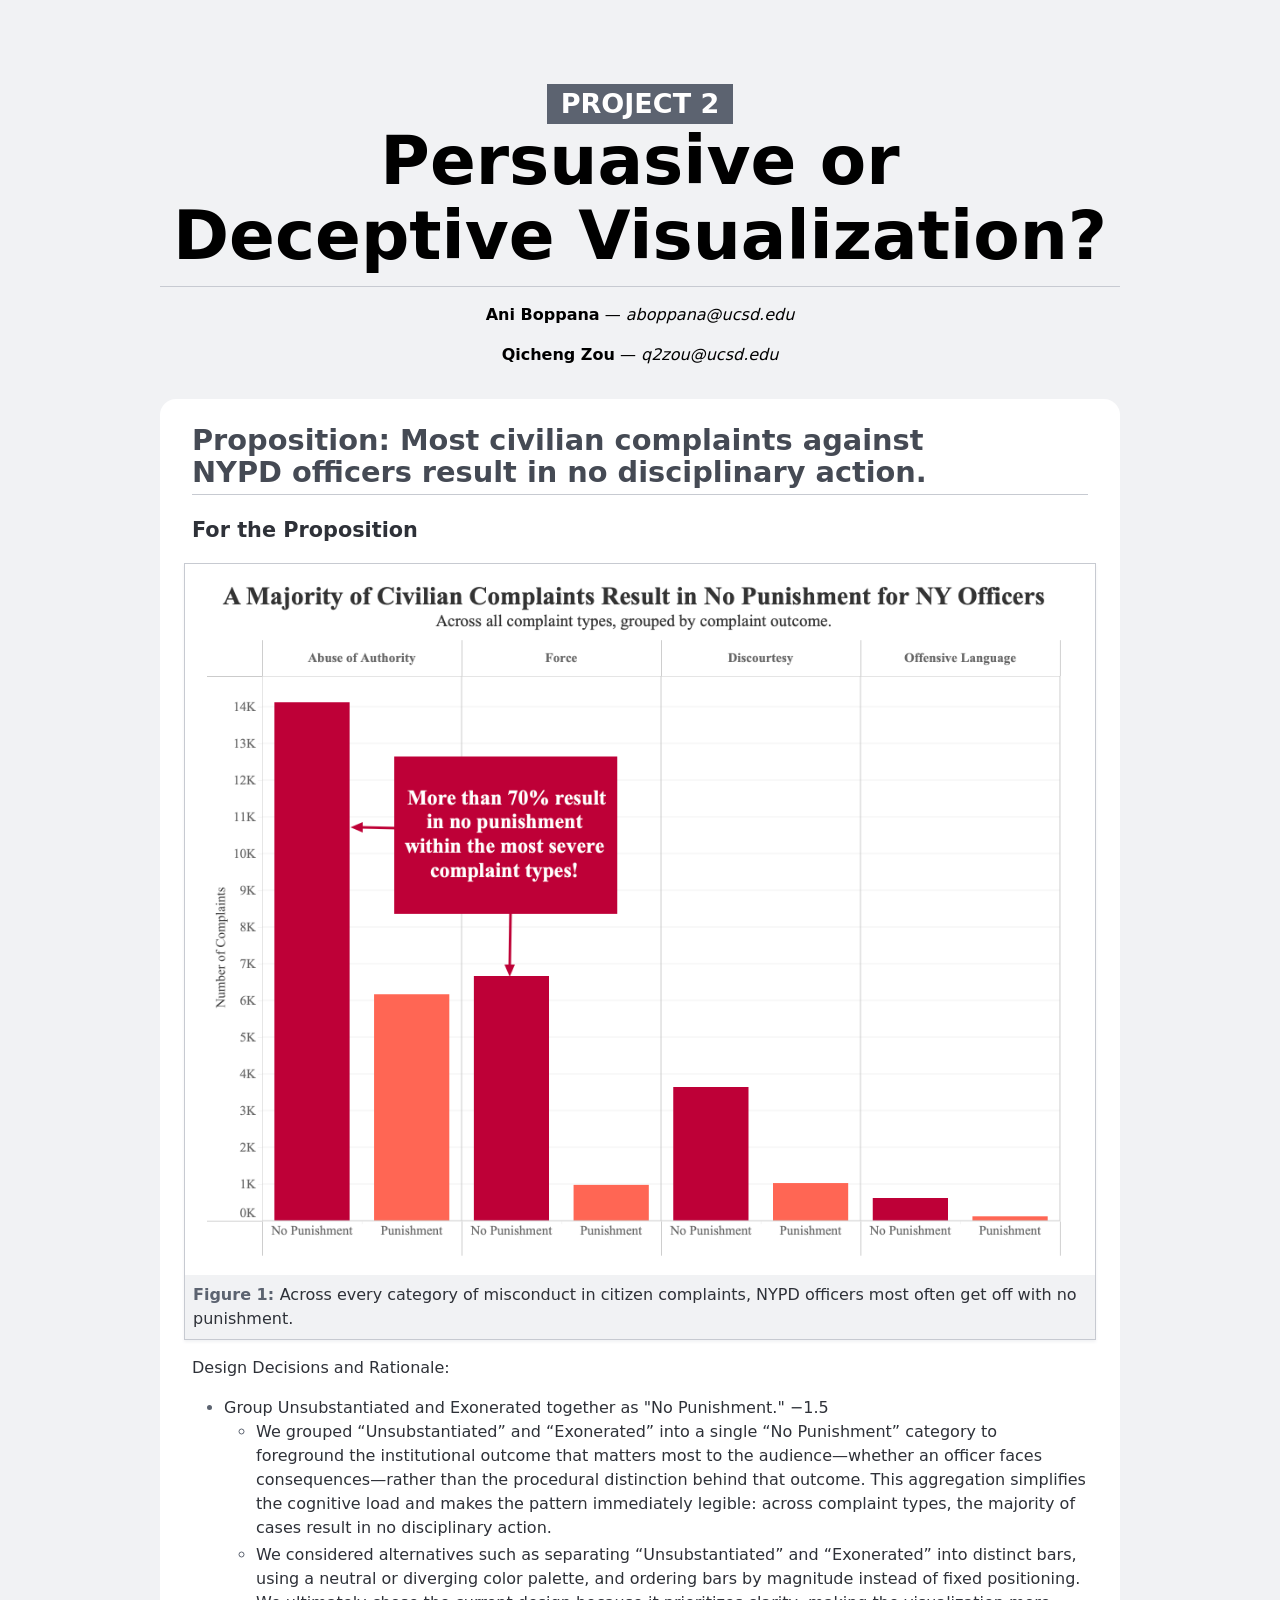
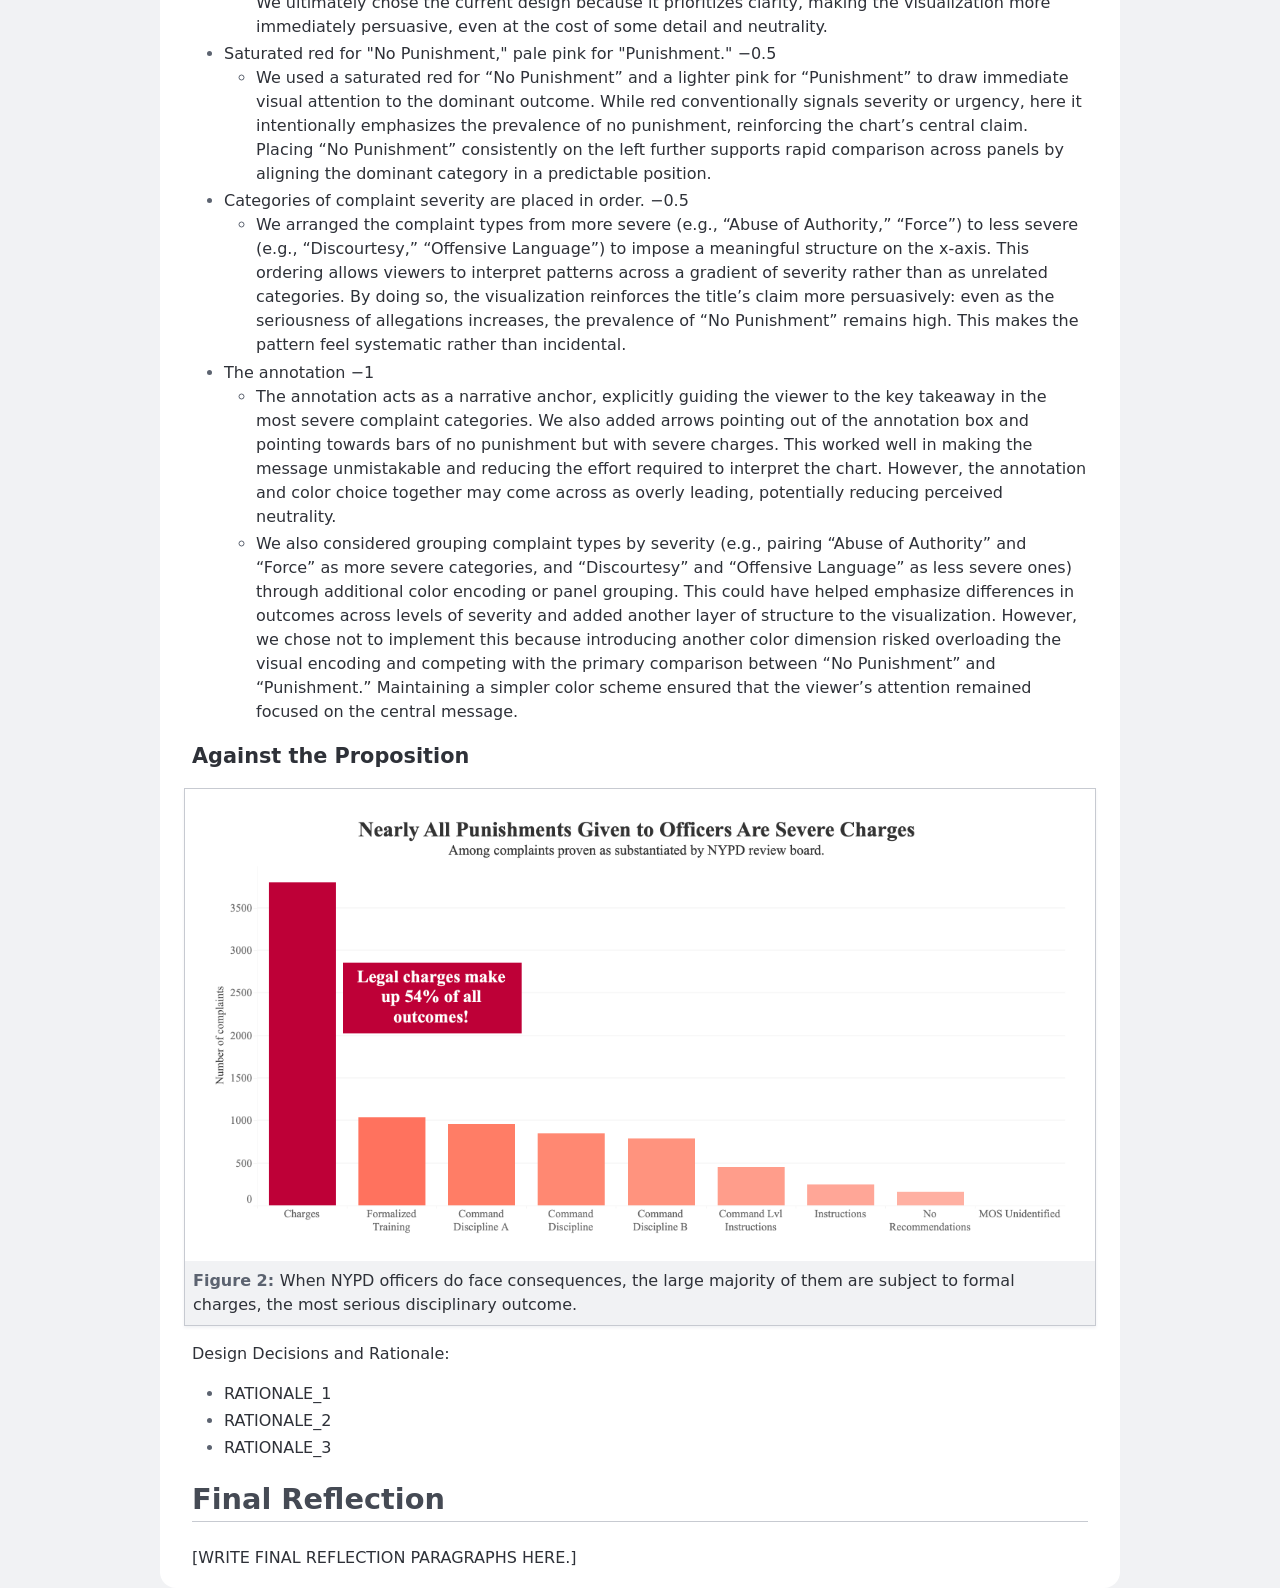
==== index.html @ 43a0c270 "Update index.html: modify styles and remove link Removed the stylesheet link and added styles for fi" ====
<!doctype html>
<html lang="en">
    <head>
        <title>Project 2 Report</title>
        <style>
            :root {
                --color-neutral-95: hsl(220 10% 95%);
                --color-neutral-90: hsl(220 10% 90%);
                --color-neutral-80: hsl(220 10% 80%);
                --color-neutral-70: hsl(220 10% 70%);
                --color-neutral-60: hsl(220 10% 60%);
                --color-neutral-50: hsl(220 10% 50%);
                --color-neutral-40: hsl(220 10% 40%);
                --color-neutral-30: hsl(220 10% 30%);
                --color-neutral-20: hsl(220 10% 20%);
                --color-neutral-10: hsl(220 10% 10%);
            }

            html {
                font: 100%/1.5 system-ui;
                counter-reset: figure;
                background: var(--color-neutral-95);
            }
            body {
                max-width: min(75vw, 80em);
                margin: 0 auto;
            }

            /* Headings */

            h1,
            h2,
            h3,
            h4,
            h5,
            h6 {
                line-height: 1.1;
                font-weight: 600;
                text-wrap: balance;
            }

            h1,
            h2 {
                border-bottom: 1px solid var(--color-neutral-80);
                padding-bottom: 0.2em;
                overflow-wrap: break-word;
                word-break: break-word;
            }

            h1 {
                margin-block: 1em 0.5rem;
                font-size: clamp(2.5em, 150% + 2vh + 2vw, 10vmin);
                font-weight: 800;

                small {
                    display: block;
                    width: fit-content;
                    padding: 0.2em 0.5em;
                    margin-inline: auto;
                    color: white;
                    background: var(--color-neutral-40);
                    font-size: 40%;
                    text-transform: uppercase;
                    white-space: nowrap;
                }
            }

            h2 {
                font-size: 180%;
                color: var(--color-neutral-30);
            }

            h3 {
                font-size: 130%;
            }

            /* Lists */

            ul,
            ol {
                padding-inline-start: 2em;
            }

            li {
                &::marker {
                    color: var(--color-neutral-40);
                }

                + li {
                    margin-top: 0.2em;
                }
            }

            /* Sectioning elements */

            header {
                padding-block: 1em;
                text-align: center;
            }

            main {
                background: white;
                color: var(--color-neutral-20);
                border-radius: 1rem;
                padding: 0.1rem 2rem;
            }

            /* Figures */
            figure img {
            max-width: 100%;
            height: auto;
            display: block;
            margin: 0 auto;
            }
            
            figure {
                margin: 1em 0;
                padding: 0.5rem;
                margin-inline: -0.5em;
                border: 1px solid var(--color-neutral-80);
                box-shadow: 0 0.1em 0.2em var(--color-neutral-95);
                text-align: center;
                background: white;

                > figcaption {
                    font: 500 75% var(--font-sans);
                    background: var(--color-neutral-95);
                    padding: 0.5rem;
                    margin: -0.5rem;
                    margin-top: 0.5rem;
                    counter-increment: figure;
                    text-align: left;

                    &::before {
                        content: "Figure " counter(figure) ": ";
                        font-weight: bold;
                        color: var(--color-neutral-40);
                    }

                    a:not(:hover, :focus, :active) {
                        color: inherit;
                        text-decoration: underline;
                        text-decoration-color: color-mix(
                            in lab,
                            currentColor,
                            transparent 70%
                        );
                    }
                }
            }
        </style>
    </head>

    <body>
        <header>
            <h1>
                <small>Project 2</small>
                Persuasive or Deceptive Visualization?
            </h1>

            <p><strong>Ani Boppana</strong> — <em>aboppana@ucsd.edu</em></p>
            <p><strong>Qicheng Zou</strong> — <em>q2zou@ucsd.edu</em></p>
        </header>

        <main>
            <h2>Proposition: Most civilian complaints against NYPD officers result in no disciplinary action.</h2>

            <section>
                <h3>For the Proposition</h3>

                <figure>
                    <img src="project2_pro.png" alt="Bar graph of number of complaints, grouped by category of misconduct across both outcomes (punishment and no punishment)." />
                    <figcaption>Across every category of misconduct in citizen complaints, NYPD officers most often get off with no punishment.</figcaption>
                </figure>

                <p>Design Decisions and Rationale:</p>

                <ul>
                    <li>
                        Group Unsubstantiated and Exonerated together as "No Punishment." −1.5
                        <ul>
                            <li>
                                We grouped “Unsubstantiated” and “Exonerated” into a single “No Punishment” category to foreground the institutional outcome that matters most to the audience—whether an officer faces consequences—rather than the procedural distinction behind that outcome. This aggregation simplifies the cognitive load and makes the pattern immediately legible: across complaint types, the majority of cases result in no disciplinary action.
                            </li>
                            <li>
                                We considered alternatives such as separating “Unsubstantiated” and “Exonerated” into distinct bars, using a neutral or diverging color palette, and ordering bars by magnitude instead of fixed positioning. We ultimately chose the current design because it prioritizes clarity, making the visualization more immediately persuasive, even at the cost of some detail and neutrality.
                            </li>
                        </ul>
                    </li>

                    <li>
                        Saturated red for "No Punishment," pale pink for "Punishment." −0.5
                        <ul>
                            <li>
                                We used a saturated red for “No Punishment” and a lighter pink for “Punishment” to draw immediate visual attention to the dominant outcome. While red conventionally signals severity or urgency, here it intentionally emphasizes the prevalence of no punishment, reinforcing the chart’s central claim. Placing “No Punishment” consistently on the left further supports rapid comparison across panels by aligning the dominant category in a predictable position.
                            </li>
                        </ul>
                    </li>

                    <li>
                        Categories of complaint severity are placed in order. −0.5
                        <ul>
                            <li>
                                We arranged the complaint types from more severe (e.g., “Abuse of Authority,” “Force”) to less severe (e.g., “Discourtesy,” “Offensive Language”) to impose a meaningful structure on the x-axis. This ordering allows viewers to interpret patterns across a gradient of severity rather than as unrelated categories. By doing so, the visualization reinforces the title’s claim more persuasively: even as the seriousness of allegations increases, the prevalence of “No Punishment” remains high. This makes the pattern feel systematic rather than incidental.
                            </li>
                        </ul>
                    </li>

                    <li>
                        The annotation −1
                        <ul>
                            <li>
                                The annotation acts as a narrative anchor, explicitly guiding the viewer to the key takeaway in the most severe complaint categories. We also added arrows pointing out of the annotation box and pointing towards bars of no punishment but with severe charges. This worked well in making the message unmistakable and reducing the effort required to interpret the chart. However, the annotation and color choice together may come across as overly leading, potentially reducing perceived neutrality.
                            </li>
                            <li>
                                We also considered grouping complaint types by severity (e.g., pairing “Abuse of Authority” and “Force” as more severe categories, and “Discourtesy” and “Offensive Language” as less severe ones) through additional color encoding or panel grouping. This could have helped emphasize differences in outcomes across levels of severity and added another layer of structure to the visualization. However, we chose not to implement this because introducing another color dimension risked overloading the visual encoding and competing with the primary comparison between “No Punishment” and “Punishment.” Maintaining a simpler color scheme ensured that the viewer’s attention remained focused on the central message.
                            </li>
                        </ul>
                    </li>
                </ul>
            </section>

            <section>
                <h3>Against the Proposition</h3>

                <figure>
                    <img src="project2_con.png" alt="Bar graph of number of complaints by type of punishment." />
                    <figcaption>When NYPD officers do face consequences, the large majority of them are subject to formal charges, the most serious disciplinary outcome.</figcaption>
                </figure>

                <p>Design Decisions and Rationale:</p>

                <ul>
                    <li>RATIONALE_1</li>
                    <li>RATIONALE_2</li>
                    <li>RATIONALE_3</li>
                </ul>
            </section>

            <section>
                <h2>Final Reflection</h2>

                <p>[WRITE FINAL REFLECTION PARAGRAPHS HERE.]</p>
            </section>
        </main>
    <script defer src="https://static.cloudflareinsights.com/beacon.min.js/v8c78df7c7c0f484497ecbca7046644da1771523124516" integrity="sha512-8DS7rgIrAmghBFwoOTujcf6D9rXvH8xm8JQ1Ja01h9QX8EzXldiszufYa4IFfKdLUKTTrnSFXLDkUEOTrZQ8Qg==" data-cf-beacon='{"version":"2024.11.0","token":"c822b88e119346678db149ed7b7721c9","r":1,"server_timing":{"name":{"cfCacheStatus":true,"cfEdge":true,"cfExtPri":true,"cfL4":true,"cfOrigin":true,"cfSpeedBrain":true},"location_startswith":null}}' crossorigin="anonymous"></script>
</body>
</html>
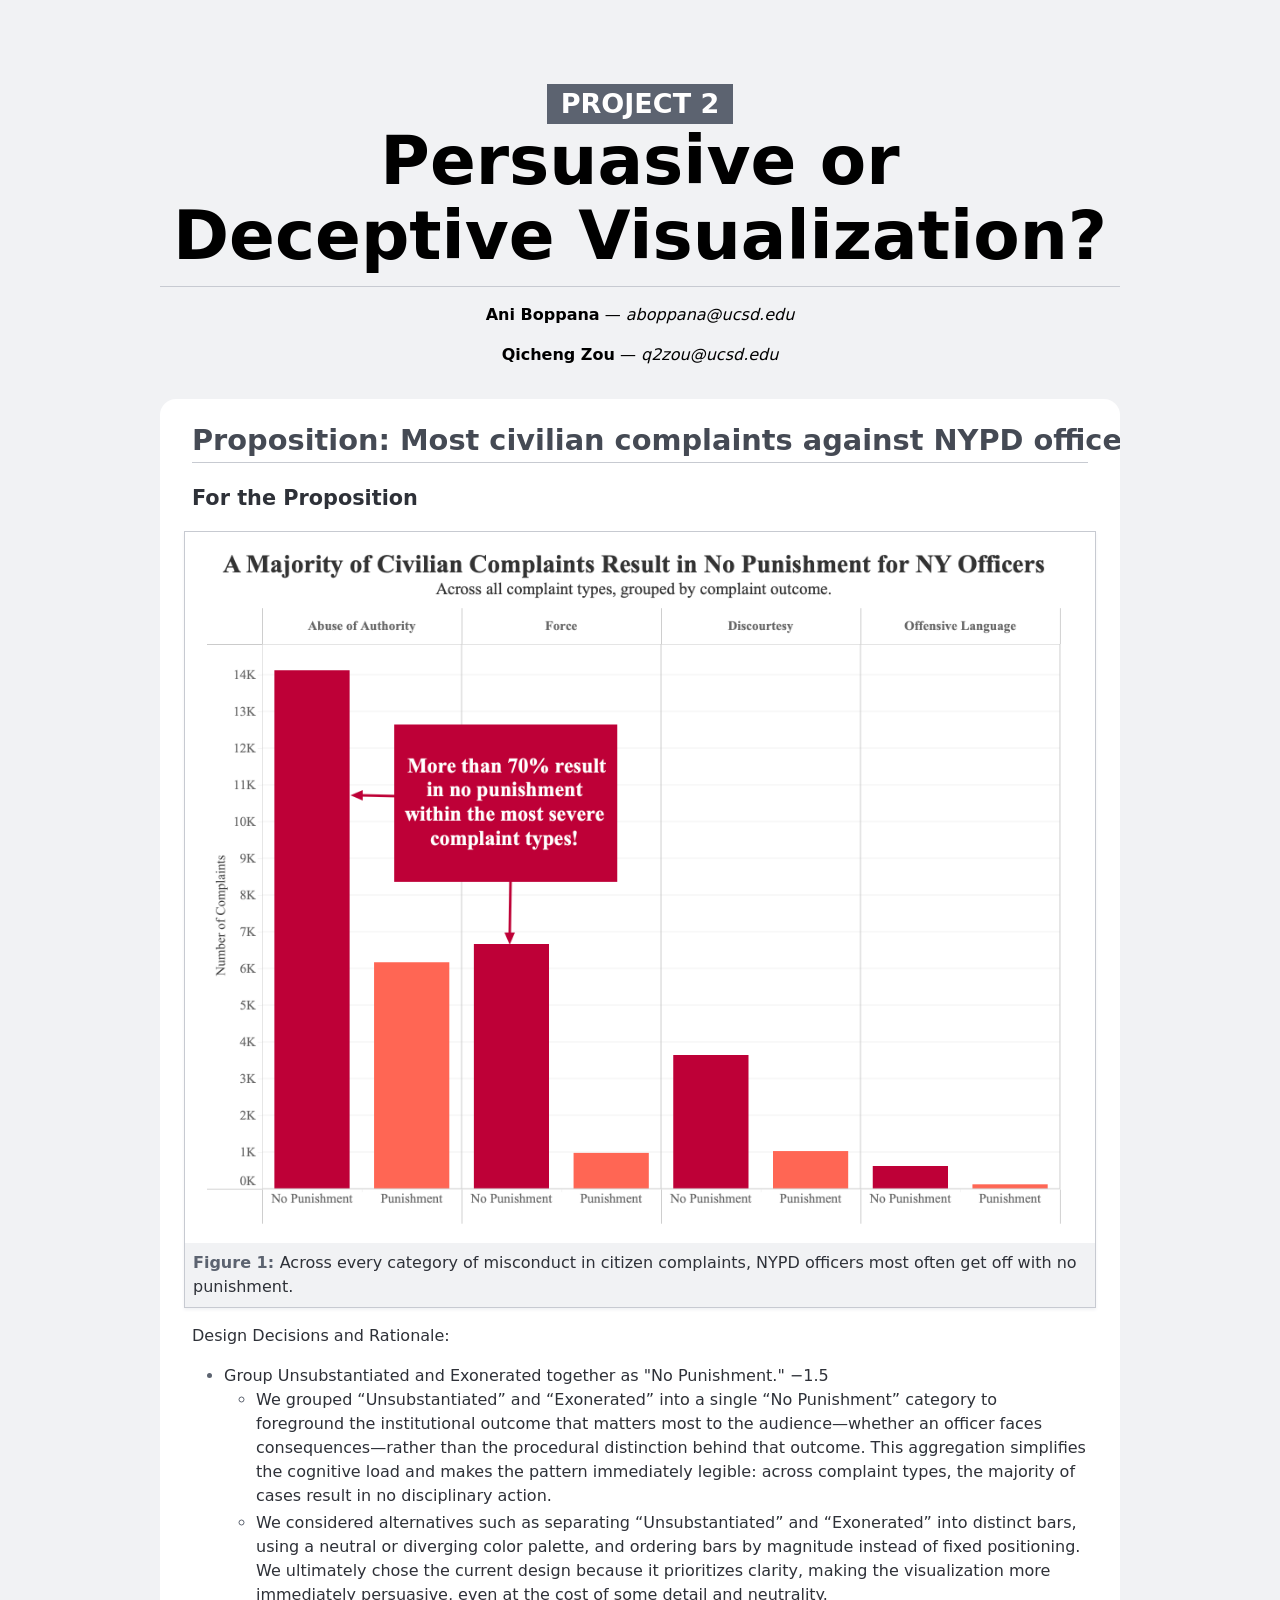
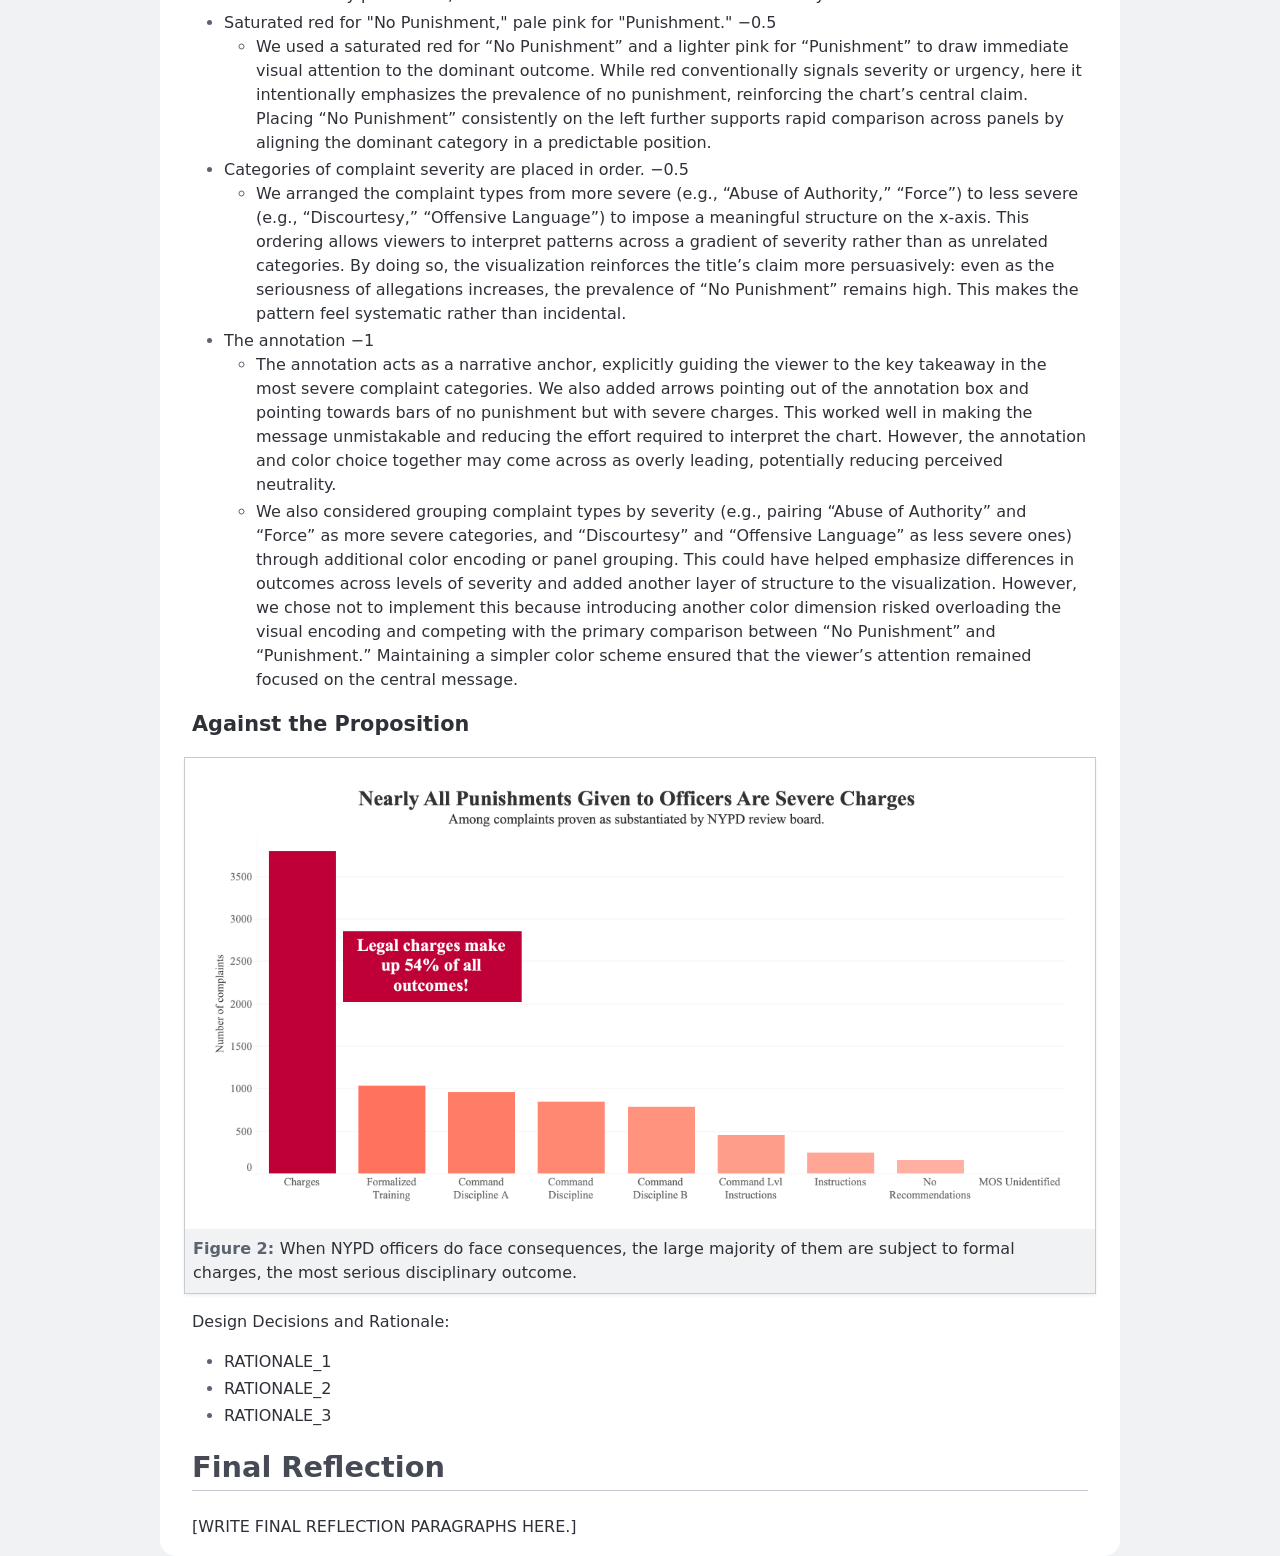
==== commit 0135a60f: "Add nowrap text-wrap style to h2 element" ====
--- a/index.html
+++ b/index.html
@@ -68,6 +68,7 @@
             h2 {
                 font-size: 180%;
                 color: var(--color-neutral-30);
+                text-wrap: nowrap;
             }
 
             h3 {
@@ -103,6 +104,7 @@
                 color: var(--color-neutral-20);
                 border-radius: 1rem;
                 padding: 0.1rem 2rem;
+                overflow: hidden;
             }
 
             /* Figures */
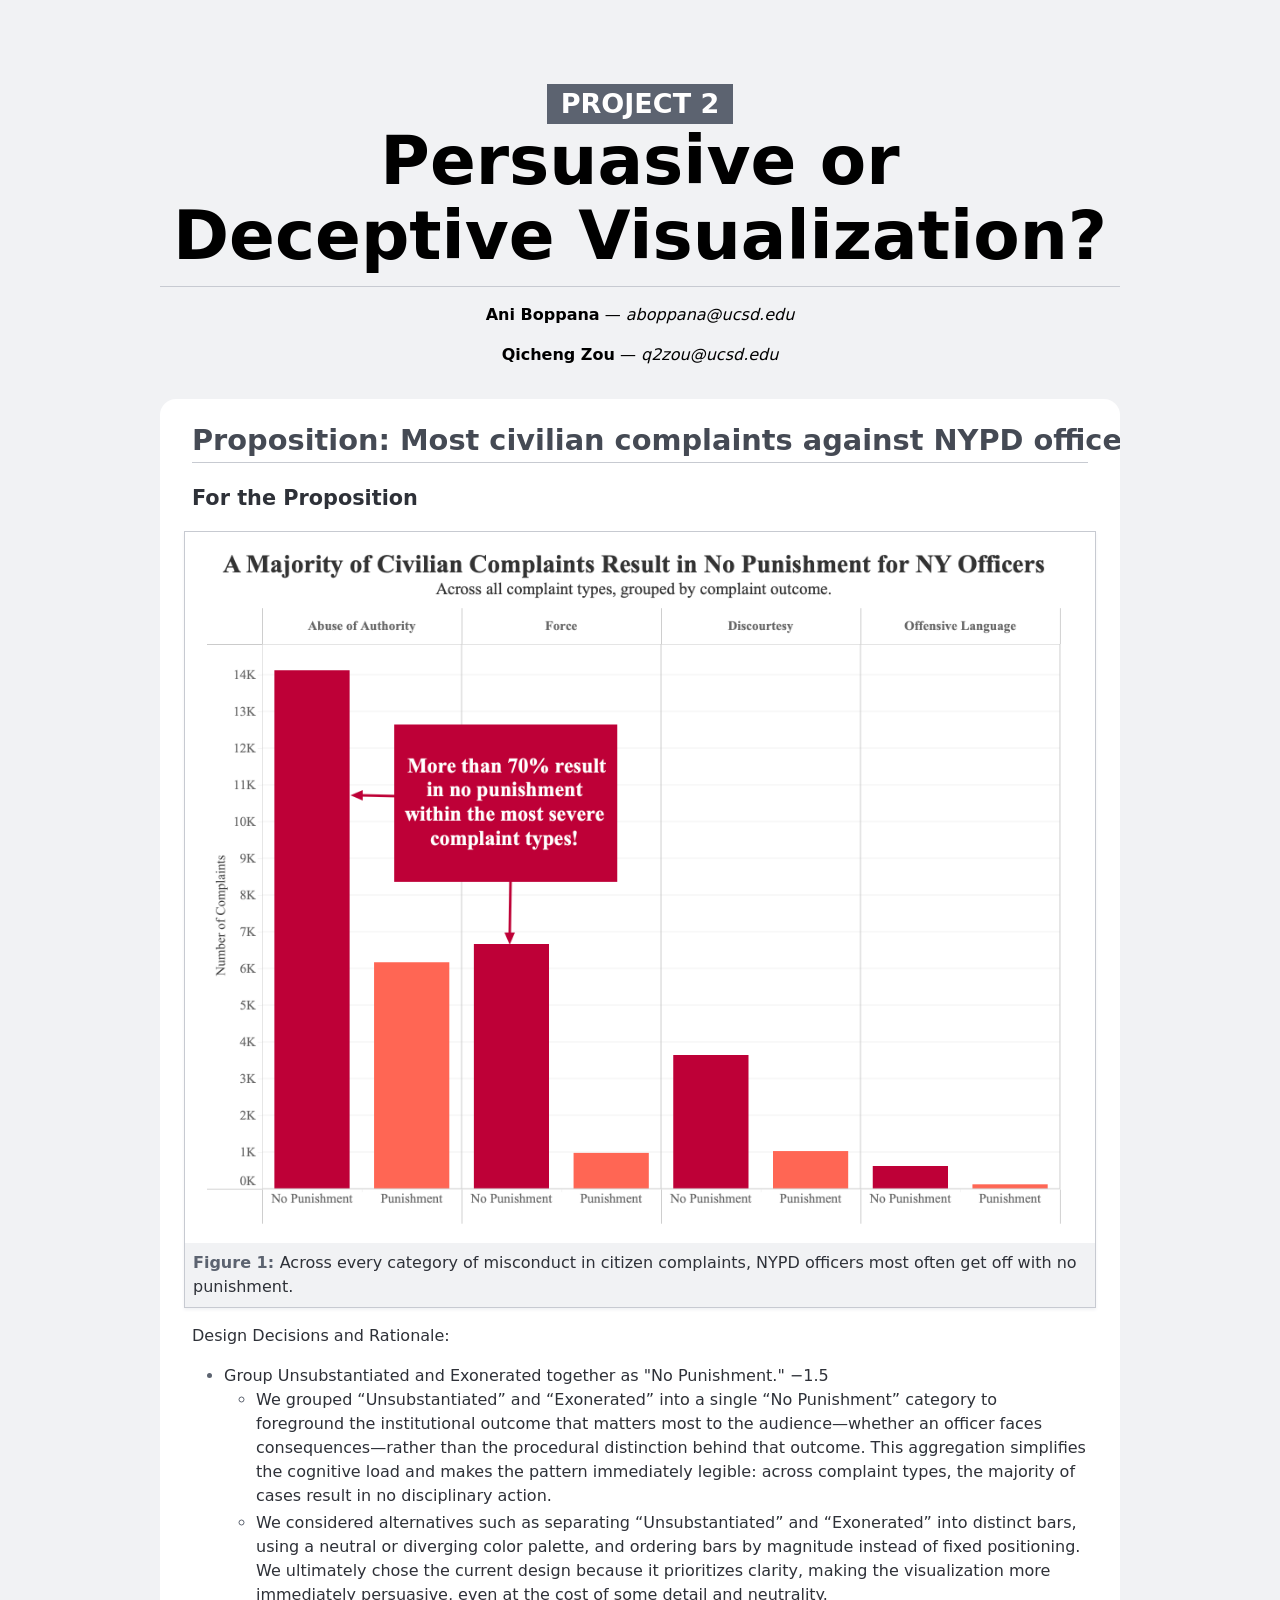
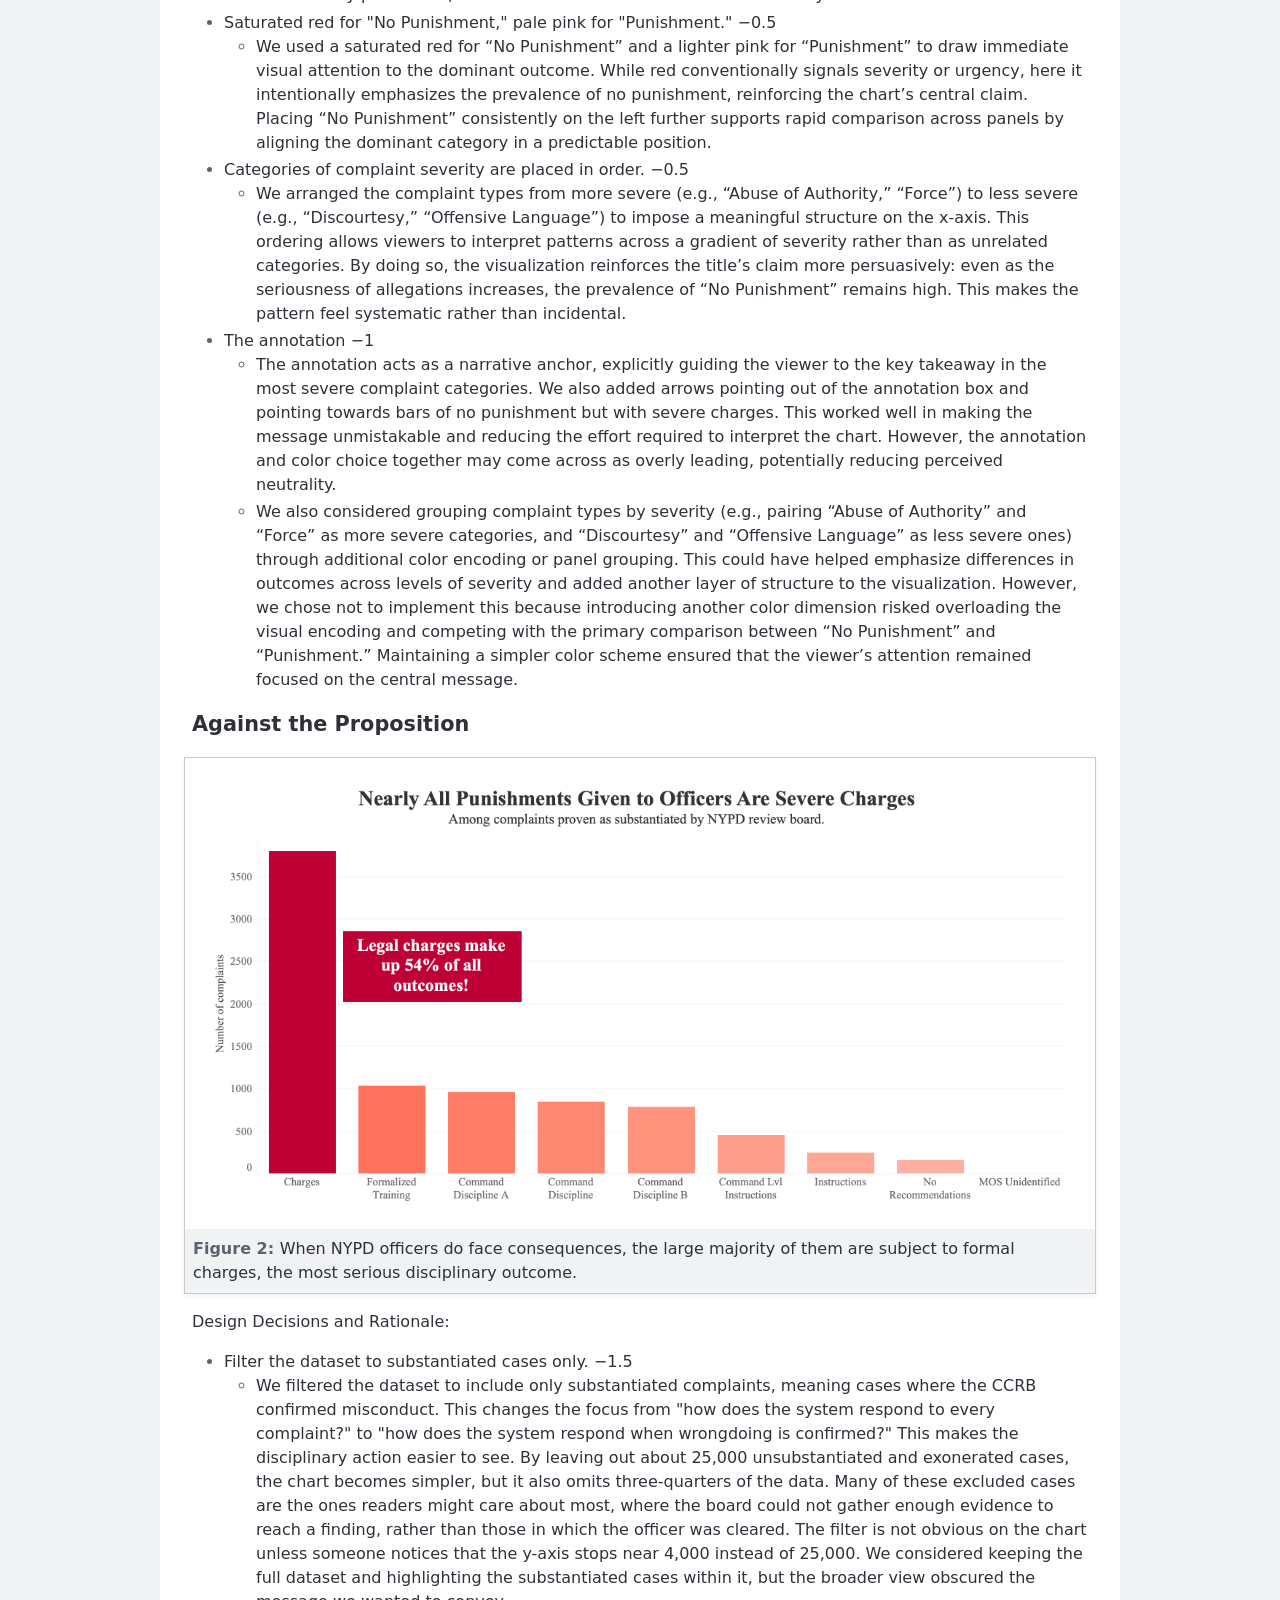
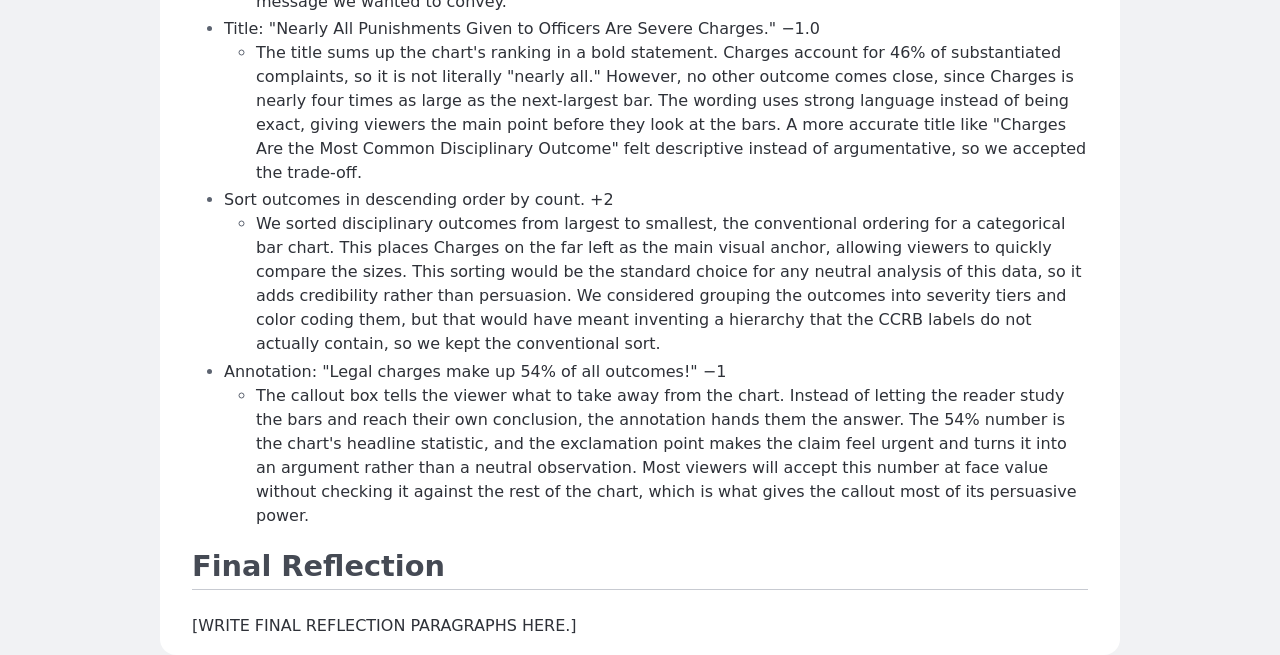
==== commit 297729b5: "aaron-update con side design decisions" ====
--- a/index.html
+++ b/index.html
@@ -233,9 +233,41 @@
                 <p>Design Decisions and Rationale:</p>
 
                 <ul>
-                    <li>RATIONALE_1</li>
-                    <li>RATIONALE_2</li>
-                    <li>RATIONALE_3</li>
+                    <li>
+                        Filter the dataset to substantiated cases only. −1.5
+                        <ul>
+                            <li>
+                                We filtered the dataset to include only substantiated complaints, meaning cases where the CCRB confirmed misconduct. This changes the focus from "how does the system respond to every complaint?" to "how does the system respond when wrongdoing is confirmed?" This makes the disciplinary action easier to see. By leaving out about 25,000 unsubstantiated and exonerated cases, the chart becomes simpler, but it also omits three-quarters of the data. Many of these excluded cases are the ones readers might care about most, where the board could not gather enough evidence to reach a finding, rather than those in which the officer was cleared. The filter is not obvious on the chart unless someone notices that the y-axis stops near 4,000 instead of 25,000. We considered keeping the full dataset and highlighting the substantiated cases within it, but the broader view obscured the message we wanted to convey.
+                            </li>
+                        </ul>
+                    </li>
+
+                    <li>
+                        Title: "Nearly All Punishments Given to Officers Are Severe Charges." −1.0
+                        <ul>
+                            <li>
+                                The title sums up the chart's ranking in a bold statement. Charges account for 46% of substantiated complaints, so it is not literally "nearly all." However, no other outcome comes close, since Charges is nearly four times as large as the next-largest bar. The wording uses strong language instead of being exact, giving viewers the main point before they look at the bars. A more accurate title like "Charges Are the Most Common Disciplinary Outcome" felt descriptive instead of argumentative, so we accepted the trade-off.
+                            </li>
+                        </ul>
+                    </li>
+
+                    <li>
+                        Sort outcomes in descending order by count. +2
+                        <ul>
+                            <li>
+                                We sorted disciplinary outcomes from largest to smallest, the conventional ordering for a categorical bar chart. This places Charges on the far left as the main visual anchor, allowing viewers to quickly compare the sizes. This sorting would be the standard choice for any neutral analysis of this data, so it adds credibility rather than persuasion. We considered grouping the outcomes into severity tiers and color coding them, but that would have meant inventing a hierarchy that the CCRB labels do not actually contain, so we kept the conventional sort.
+                            </li>
+                        </ul>
+                    </li>
+
+                    <li>
+                        Annotation: "Legal charges make up 54% of all outcomes!" −1
+                        <ul>
+                            <li>
+                                The callout box tells the viewer what to take away from the chart. Instead of letting the reader study the bars and reach their own conclusion, the annotation hands them the answer. The 54% number is the chart's headline statistic, and the exclamation point makes the claim feel urgent and turns it into an argument rather than a neutral observation. Most viewers will accept this number at face value without checking it against the rest of the chart, which is what gives the callout most of its persuasive power.
+                            </li>
+                        </ul>
+                    </li>
                 </ul>
             </section>
 
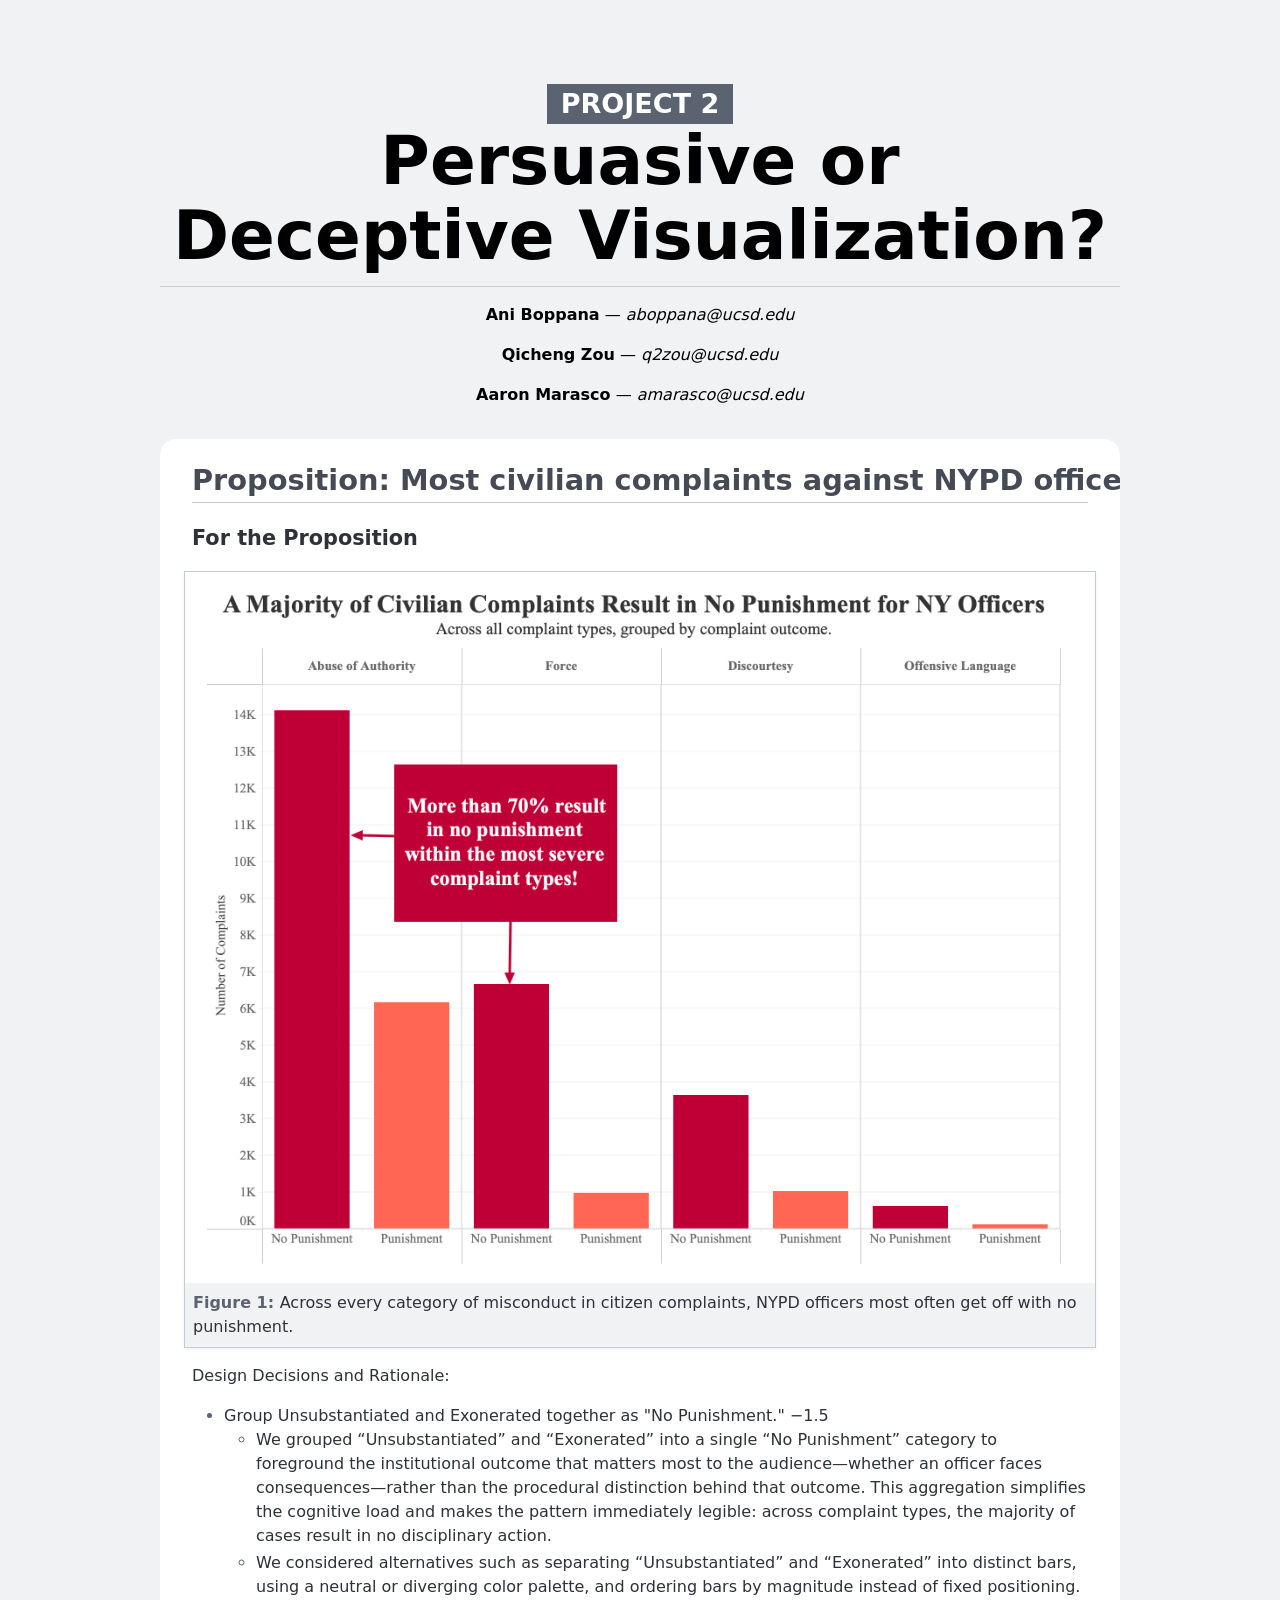
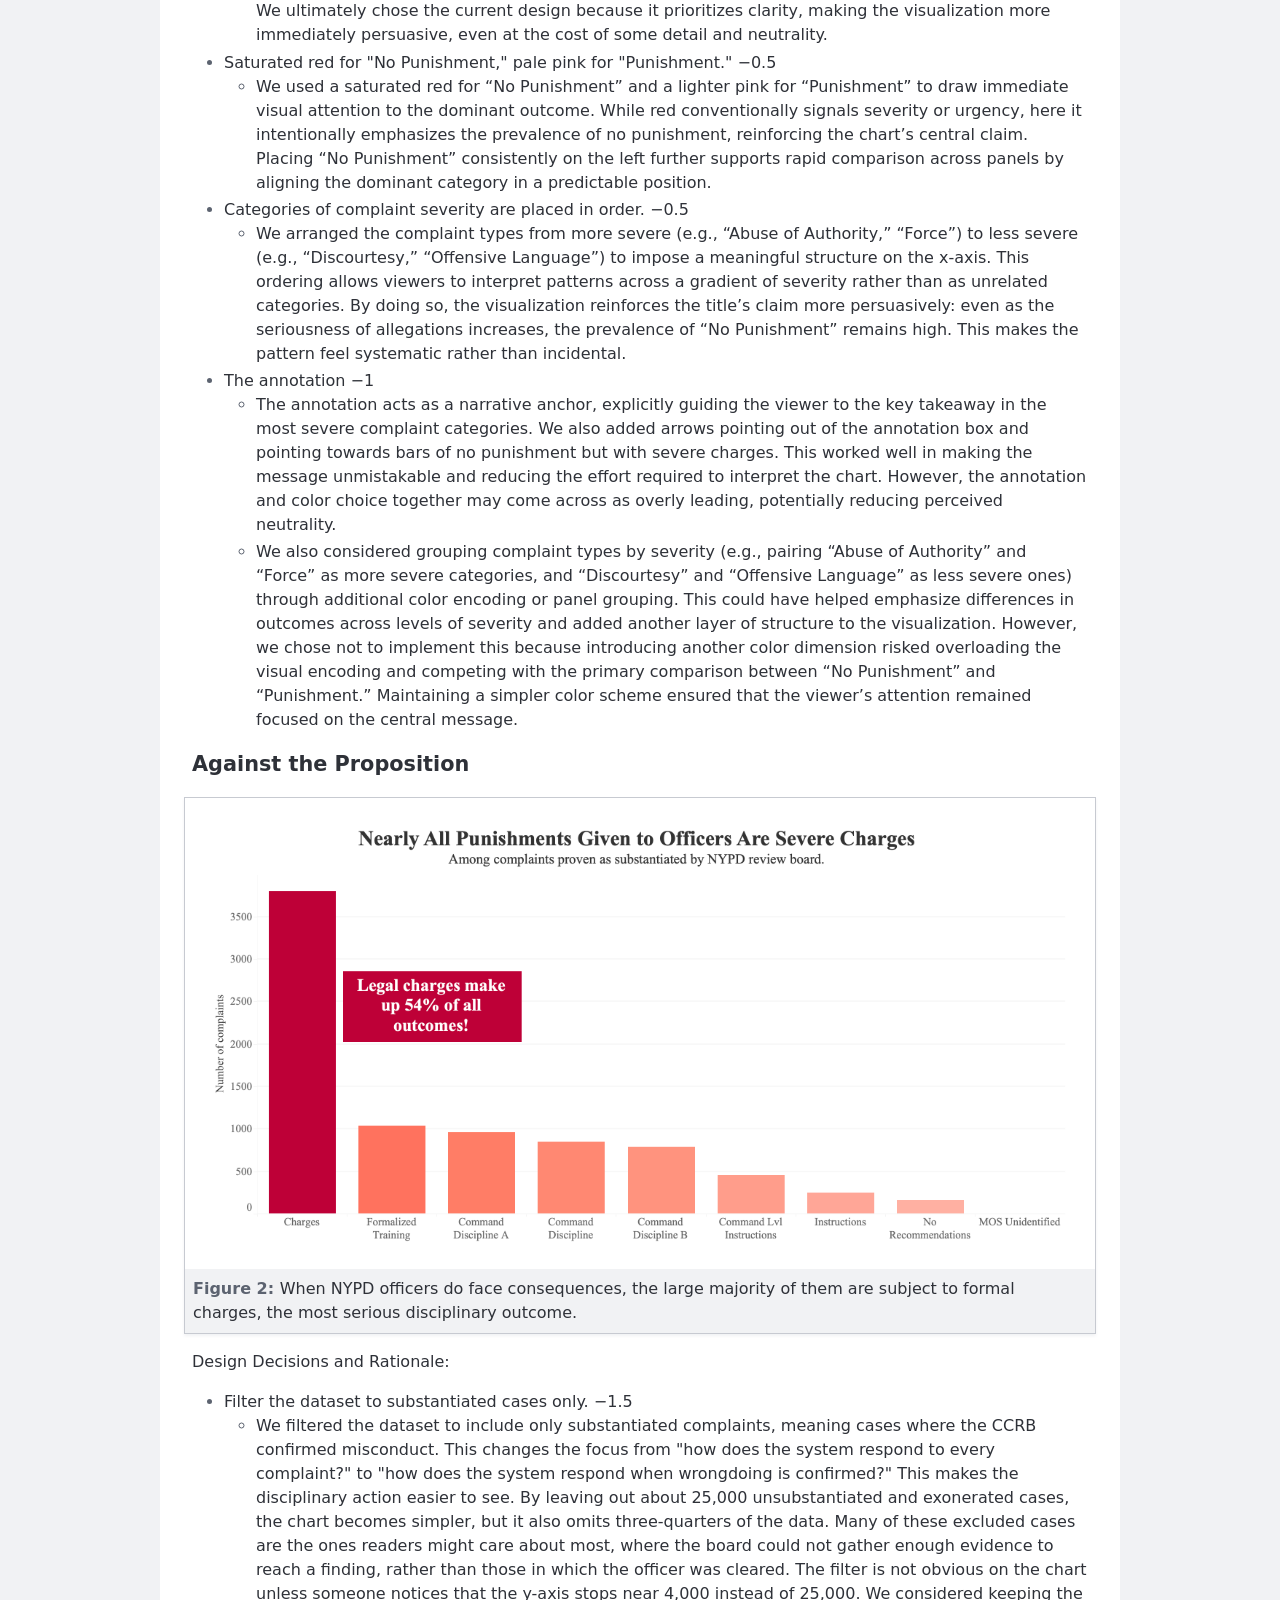
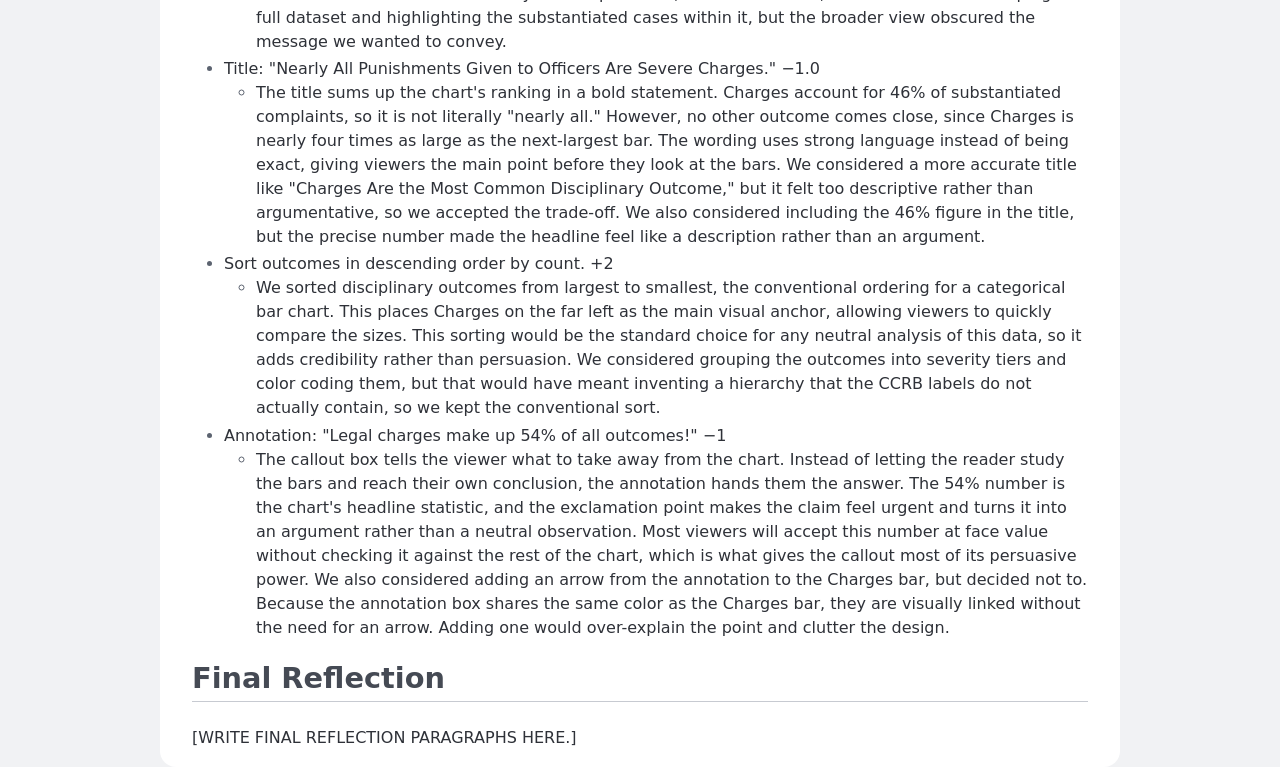
==== commit 23d03d18: "aaron-revised con design and email added" ====
--- a/index.html
+++ b/index.html
@@ -162,6 +162,7 @@
 
             <p><strong>Ani Boppana</strong> — <em>aboppana@ucsd.edu</em></p>
             <p><strong>Qicheng Zou</strong> — <em>q2zou@ucsd.edu</em></p>
+            <p><strong>Aaron Marasco</strong> — <em>amarasco@ucsd.edu</em></p>
         </header>
 
         <main>
@@ -246,7 +247,7 @@
                         Title: "Nearly All Punishments Given to Officers Are Severe Charges." −1.0
                         <ul>
                             <li>
-                                The title sums up the chart's ranking in a bold statement. Charges account for 46% of substantiated complaints, so it is not literally "nearly all." However, no other outcome comes close, since Charges is nearly four times as large as the next-largest bar. The wording uses strong language instead of being exact, giving viewers the main point before they look at the bars. A more accurate title like "Charges Are the Most Common Disciplinary Outcome" felt descriptive instead of argumentative, so we accepted the trade-off.
+                                The title sums up the chart's ranking in a bold statement. Charges account for 46% of substantiated complaints, so it is not literally "nearly all." However, no other outcome comes close, since Charges is nearly four times as large as the next-largest bar. The wording uses strong language instead of being exact, giving viewers the main point before they look at the bars. We considered a more accurate title like "Charges Are the Most Common Disciplinary Outcome," but it felt too descriptive rather than argumentative, so we accepted the trade-off. We also considered including the 46% figure in the title, but the precise number made the headline feel like a description rather than an argument.
                             </li>
                         </ul>
                     </li>
@@ -264,7 +265,7 @@
                         Annotation: "Legal charges make up 54% of all outcomes!" −1
                         <ul>
                             <li>
-                                The callout box tells the viewer what to take away from the chart. Instead of letting the reader study the bars and reach their own conclusion, the annotation hands them the answer. The 54% number is the chart's headline statistic, and the exclamation point makes the claim feel urgent and turns it into an argument rather than a neutral observation. Most viewers will accept this number at face value without checking it against the rest of the chart, which is what gives the callout most of its persuasive power.
+                                The callout box tells the viewer what to take away from the chart. Instead of letting the reader study the bars and reach their own conclusion, the annotation hands them the answer. The 54% number is the chart's headline statistic, and the exclamation point makes the claim feel urgent and turns it into an argument rather than a neutral observation. Most viewers will accept this number at face value without checking it against the rest of the chart, which is what gives the callout most of its persuasive power. We also considered adding an arrow from the annotation to the Charges bar, but decided not to. Because the annotation box shares the same color as the Charges bar, they are visually linked without the need for an arrow. Adding one would over-explain the point and clutter the design.
                             </li>
                         </ul>
                     </li>
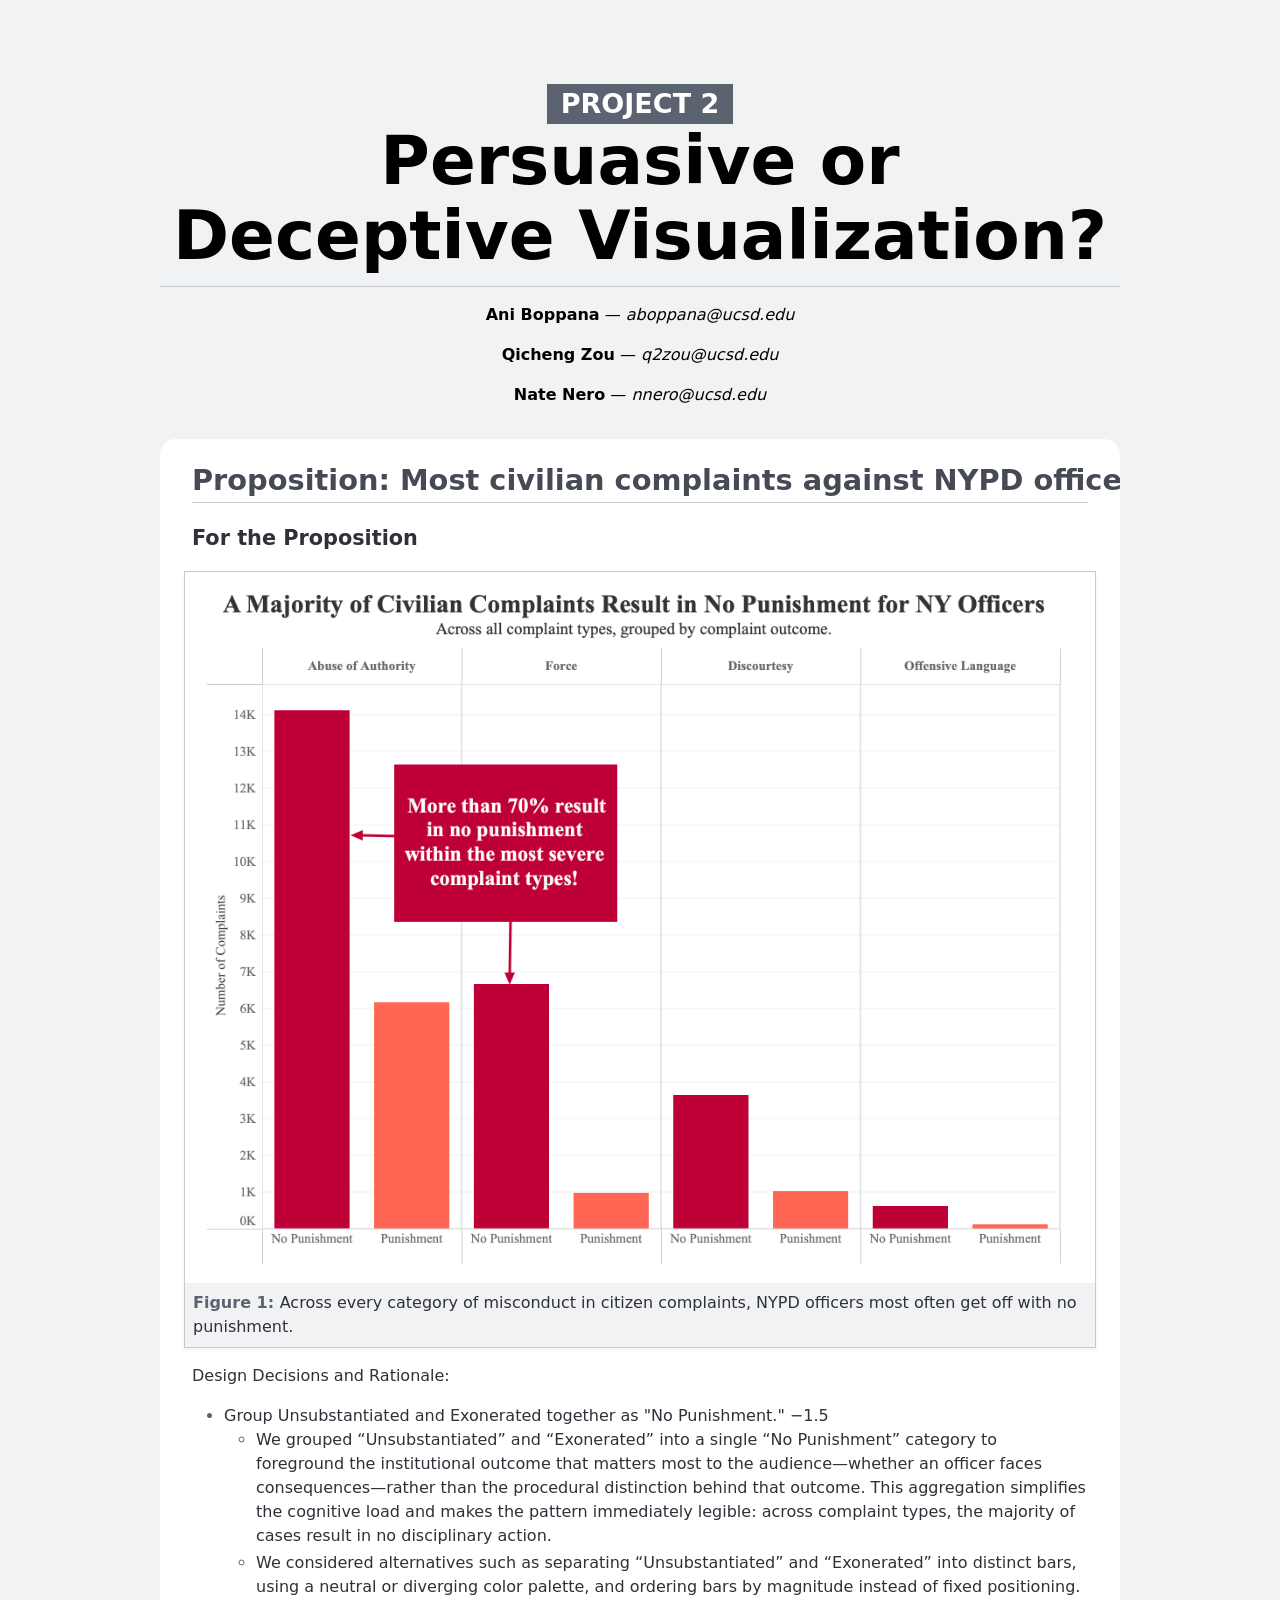
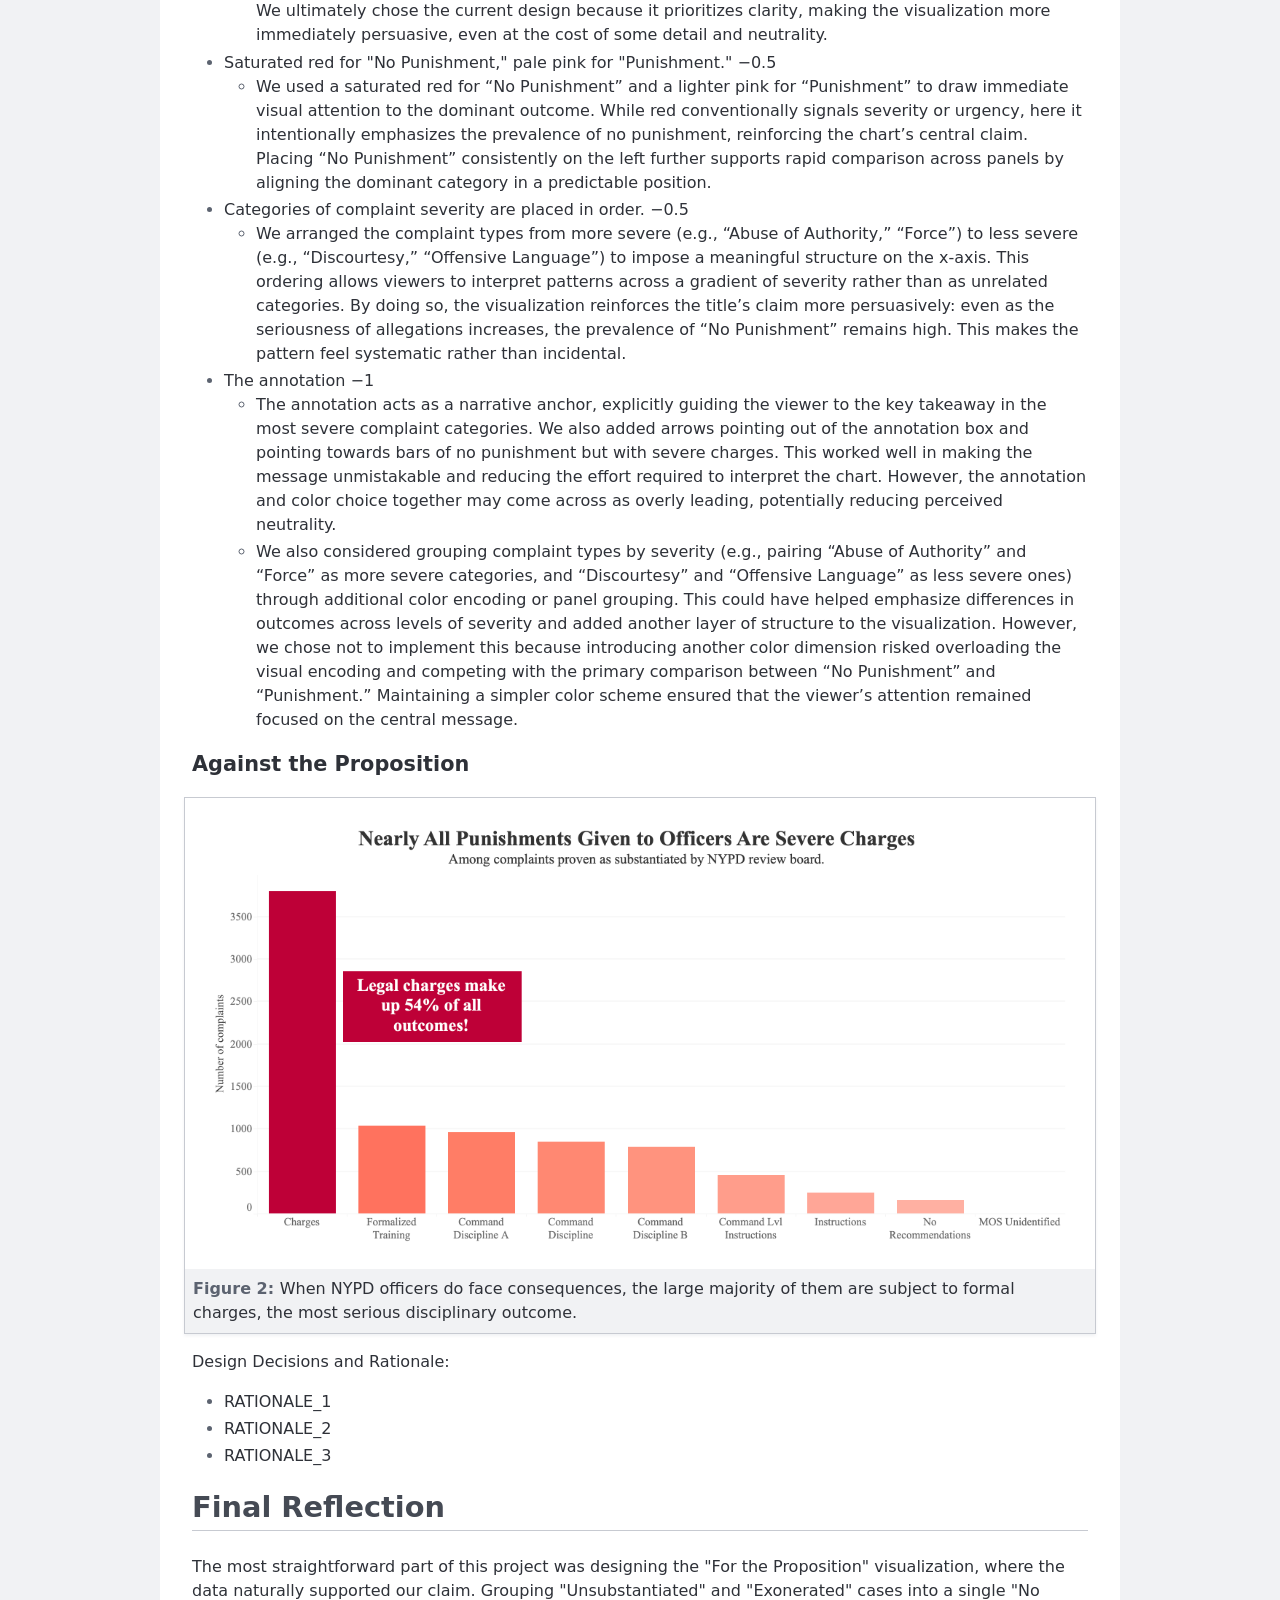
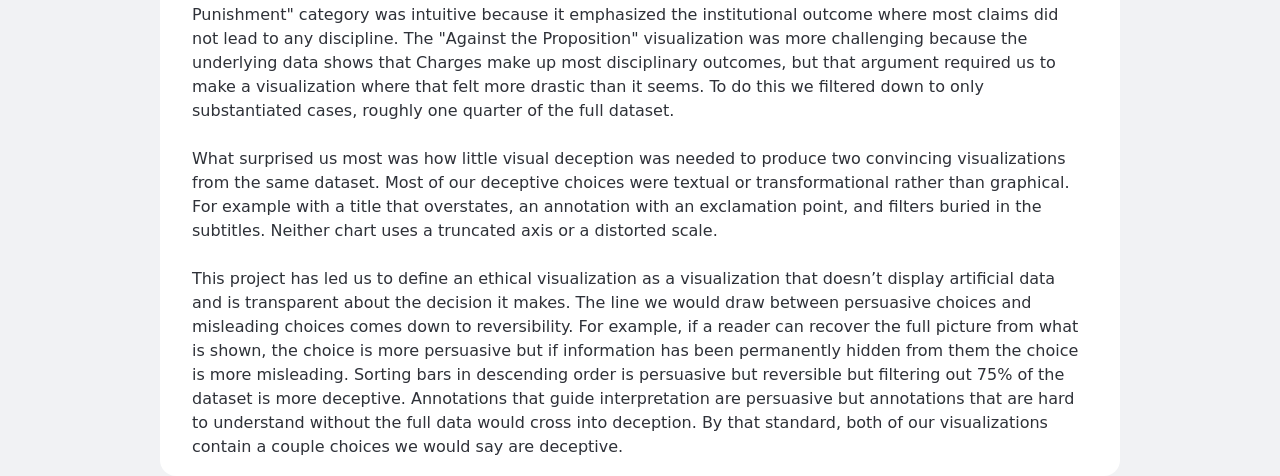
==== commit a73eeeb3: "Final reflection and name" ====
--- a/index.html
+++ b/index.html
@@ -162,7 +162,7 @@
 
             <p><strong>Ani Boppana</strong> — <em>aboppana@ucsd.edu</em></p>
             <p><strong>Qicheng Zou</strong> — <em>q2zou@ucsd.edu</em></p>
-            <p><strong>Aaron Marasco</strong> — <em>amarasco@ucsd.edu</em></p>
+            <p><strong>Nate Nero</strong> — <em>nnero@ucsd.edu</em></p>
         </header>
 
         <main>
@@ -234,48 +234,19 @@
                 <p>Design Decisions and Rationale:</p>
 
                 <ul>
-                    <li>
-                        Filter the dataset to substantiated cases only. −1.5
-                        <ul>
-                            <li>
-                                We filtered the dataset to include only substantiated complaints, meaning cases where the CCRB confirmed misconduct. This changes the focus from "how does the system respond to every complaint?" to "how does the system respond when wrongdoing is confirmed?" This makes the disciplinary action easier to see. By leaving out about 25,000 unsubstantiated and exonerated cases, the chart becomes simpler, but it also omits three-quarters of the data. Many of these excluded cases are the ones readers might care about most, where the board could not gather enough evidence to reach a finding, rather than those in which the officer was cleared. The filter is not obvious on the chart unless someone notices that the y-axis stops near 4,000 instead of 25,000. We considered keeping the full dataset and highlighting the substantiated cases within it, but the broader view obscured the message we wanted to convey.
-                            </li>
-                        </ul>
-                    </li>
-
-                    <li>
-                        Title: "Nearly All Punishments Given to Officers Are Severe Charges." −1.0
-                        <ul>
-                            <li>
-                                The title sums up the chart's ranking in a bold statement. Charges account for 46% of substantiated complaints, so it is not literally "nearly all." However, no other outcome comes close, since Charges is nearly four times as large as the next-largest bar. The wording uses strong language instead of being exact, giving viewers the main point before they look at the bars. We considered a more accurate title like "Charges Are the Most Common Disciplinary Outcome," but it felt too descriptive rather than argumentative, so we accepted the trade-off. We also considered including the 46% figure in the title, but the precise number made the headline feel like a description rather than an argument.
-                            </li>
-                        </ul>
-                    </li>
-
-                    <li>
-                        Sort outcomes in descending order by count. +2
-                        <ul>
-                            <li>
-                                We sorted disciplinary outcomes from largest to smallest, the conventional ordering for a categorical bar chart. This places Charges on the far left as the main visual anchor, allowing viewers to quickly compare the sizes. This sorting would be the standard choice for any neutral analysis of this data, so it adds credibility rather than persuasion. We considered grouping the outcomes into severity tiers and color coding them, but that would have meant inventing a hierarchy that the CCRB labels do not actually contain, so we kept the conventional sort.
-                            </li>
-                        </ul>
-                    </li>
-
-                    <li>
-                        Annotation: "Legal charges make up 54% of all outcomes!" −1
-                        <ul>
-                            <li>
-                                The callout box tells the viewer what to take away from the chart. Instead of letting the reader study the bars and reach their own conclusion, the annotation hands them the answer. The 54% number is the chart's headline statistic, and the exclamation point makes the claim feel urgent and turns it into an argument rather than a neutral observation. Most viewers will accept this number at face value without checking it against the rest of the chart, which is what gives the callout most of its persuasive power. We also considered adding an arrow from the annotation to the Charges bar, but decided not to. Because the annotation box shares the same color as the Charges bar, they are visually linked without the need for an arrow. Adding one would over-explain the point and clutter the design.
-                            </li>
-                        </ul>
-                    </li>
+                    <li>RATIONALE_1</li>
+                    <li>RATIONALE_2</li>
+                    <li>RATIONALE_3</li>
                 </ul>
             </section>
 
             <section>
                 <h2>Final Reflection</h2>
 
-                <p>[WRITE FINAL REFLECTION PARAGRAPHS HERE.]</p>
+                <p>The most straightforward part of this project was designing the "For the Proposition" visualization, where the data naturally supported our claim. Grouping "Unsubstantiated" and "Exonerated" cases into a single "No Punishment" category was intuitive because it emphasized the institutional outcome where most claims did not lead to any discipline. The "Against the Proposition" visualization was more challenging because the underlying data shows that Charges make up most disciplinary outcomes, but that argument required us to make a visualization where that felt more drastic than it seems. To do this we filtered down to only substantiated cases, roughly one quarter of the full dataset.
+                    <br><br>What surprised us most was how little visual deception was needed to produce two convincing visualizations from the same dataset. Most of our deceptive choices were textual or transformational rather than graphical. For example with a title that overstates, an annotation with an exclamation point, and filters buried in the subtitles. Neither chart uses a truncated axis or a distorted scale.<br><br>
+                This project has led us to define an ethical visualization as a visualization that doesn’t display artificial data and is transparent about the decision it makes. The line we would draw between persuasive choices and misleading choices comes down to reversibility. For example, if a reader can recover the full picture from what is shown, the choice is more persuasive but if information has been permanently hidden from them the choice is more misleading. Sorting bars in descending order is persuasive but reversible but filtering out 75% of the dataset is more deceptive. Annotations that guide interpretation are persuasive but annotations that are hard to understand without the full data would cross into deception. By that standard, both of our visualizations contain a couple choices we would say are deceptive.
+                </p>
             </section>
         </main>
     <script defer src="https://static.cloudflareinsights.com/beacon.min.js/v8c78df7c7c0f484497ecbca7046644da1771523124516" integrity="sha512-8DS7rgIrAmghBFwoOTujcf6D9rXvH8xm8JQ1Ja01h9QX8EzXldiszufYa4IFfKdLUKTTrnSFXLDkUEOTrZQ8Qg==" data-cf-beacon='{"version":"2024.11.0","token":"c822b88e119346678db149ed7b7721c9","r":1,"server_timing":{"name":{"cfCacheStatus":true,"cfEdge":true,"cfExtPri":true,"cfL4":true,"cfOrigin":true,"cfSpeedBrain":true},"location_startswith":null}}' crossorigin="anonymous"></script>
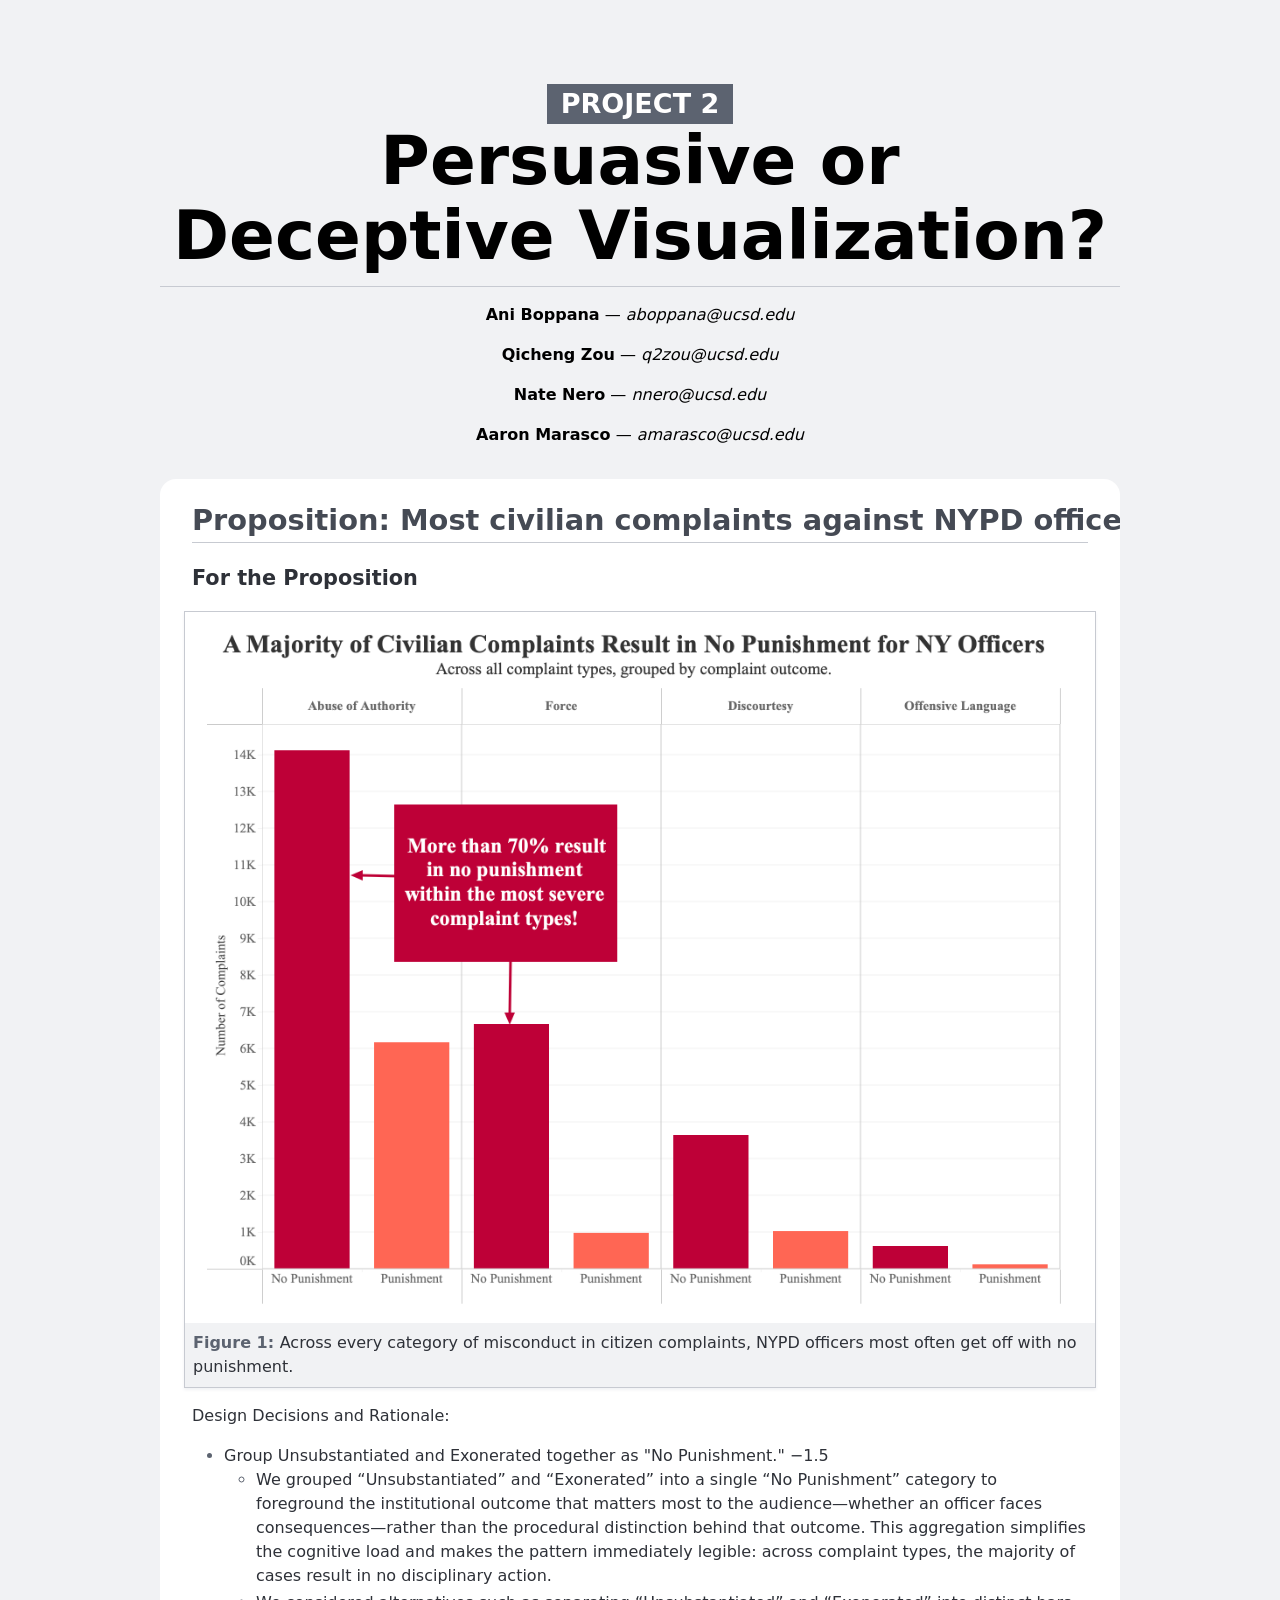
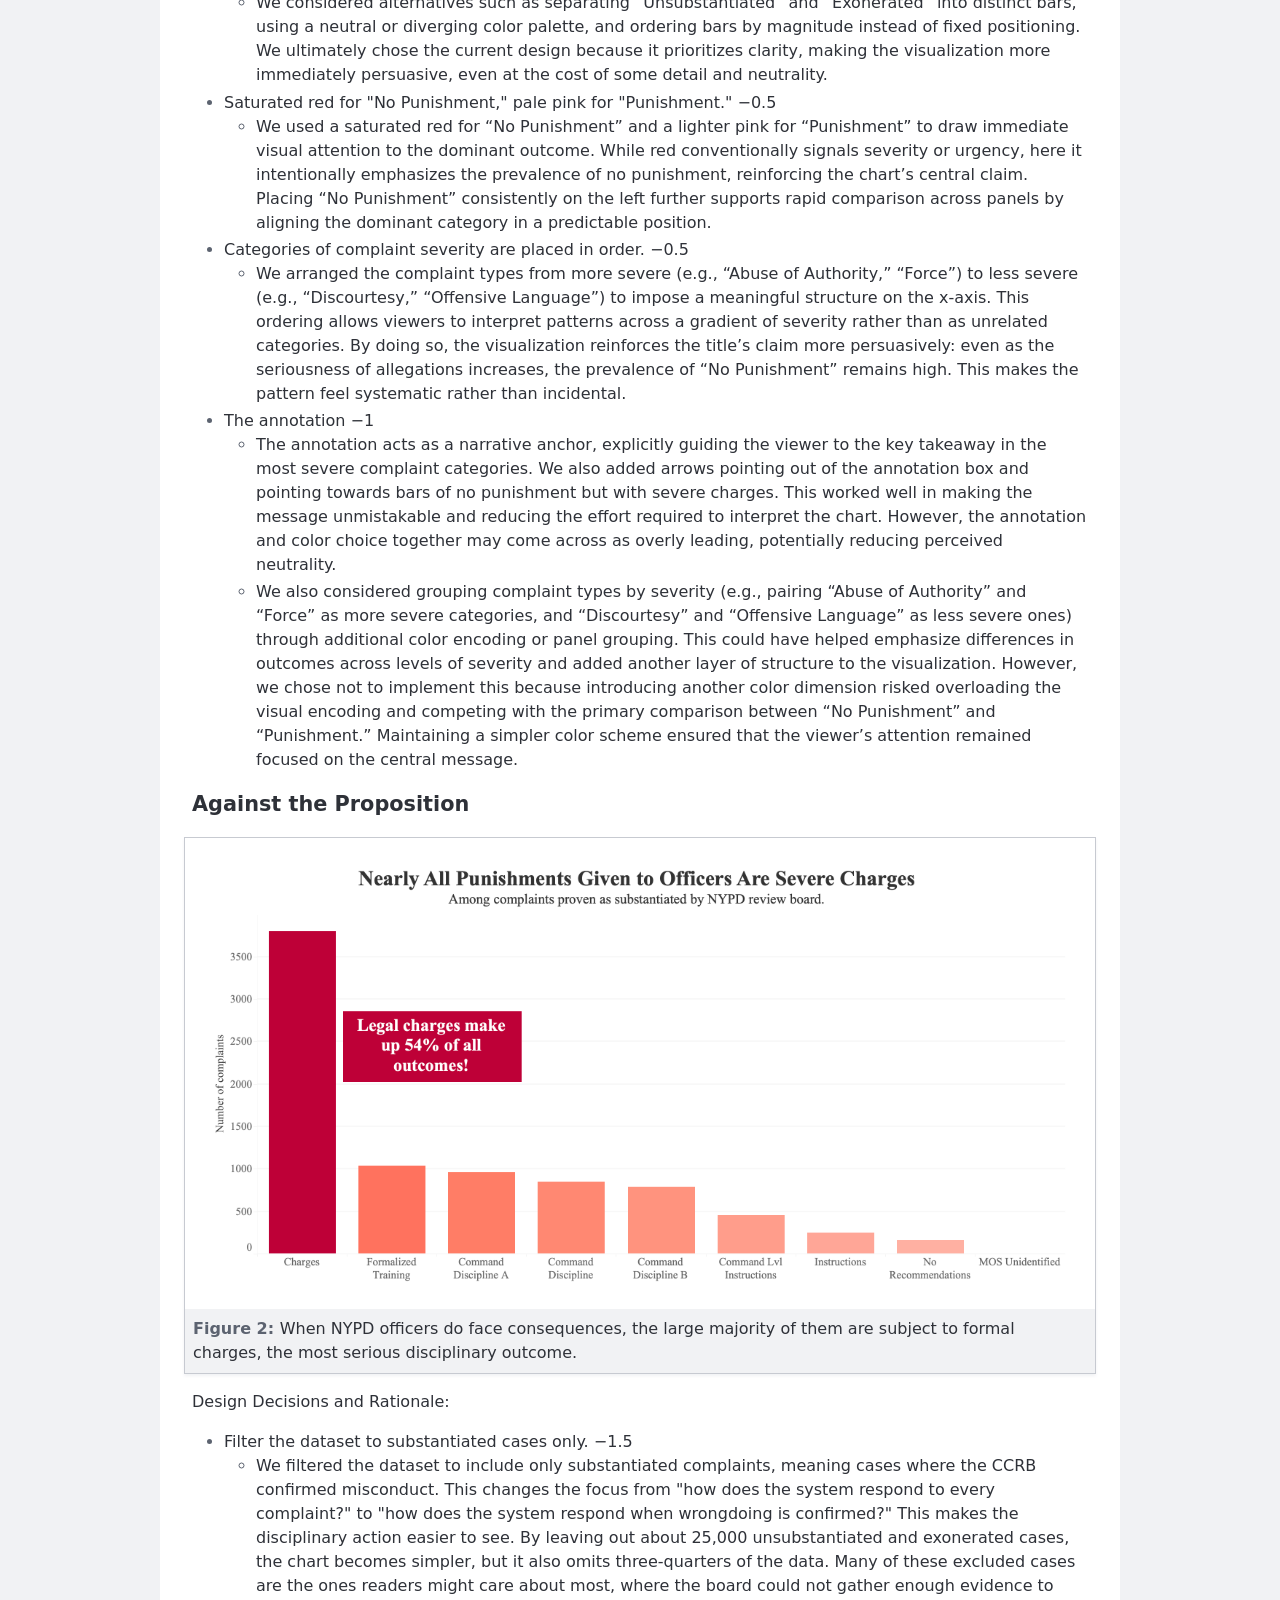
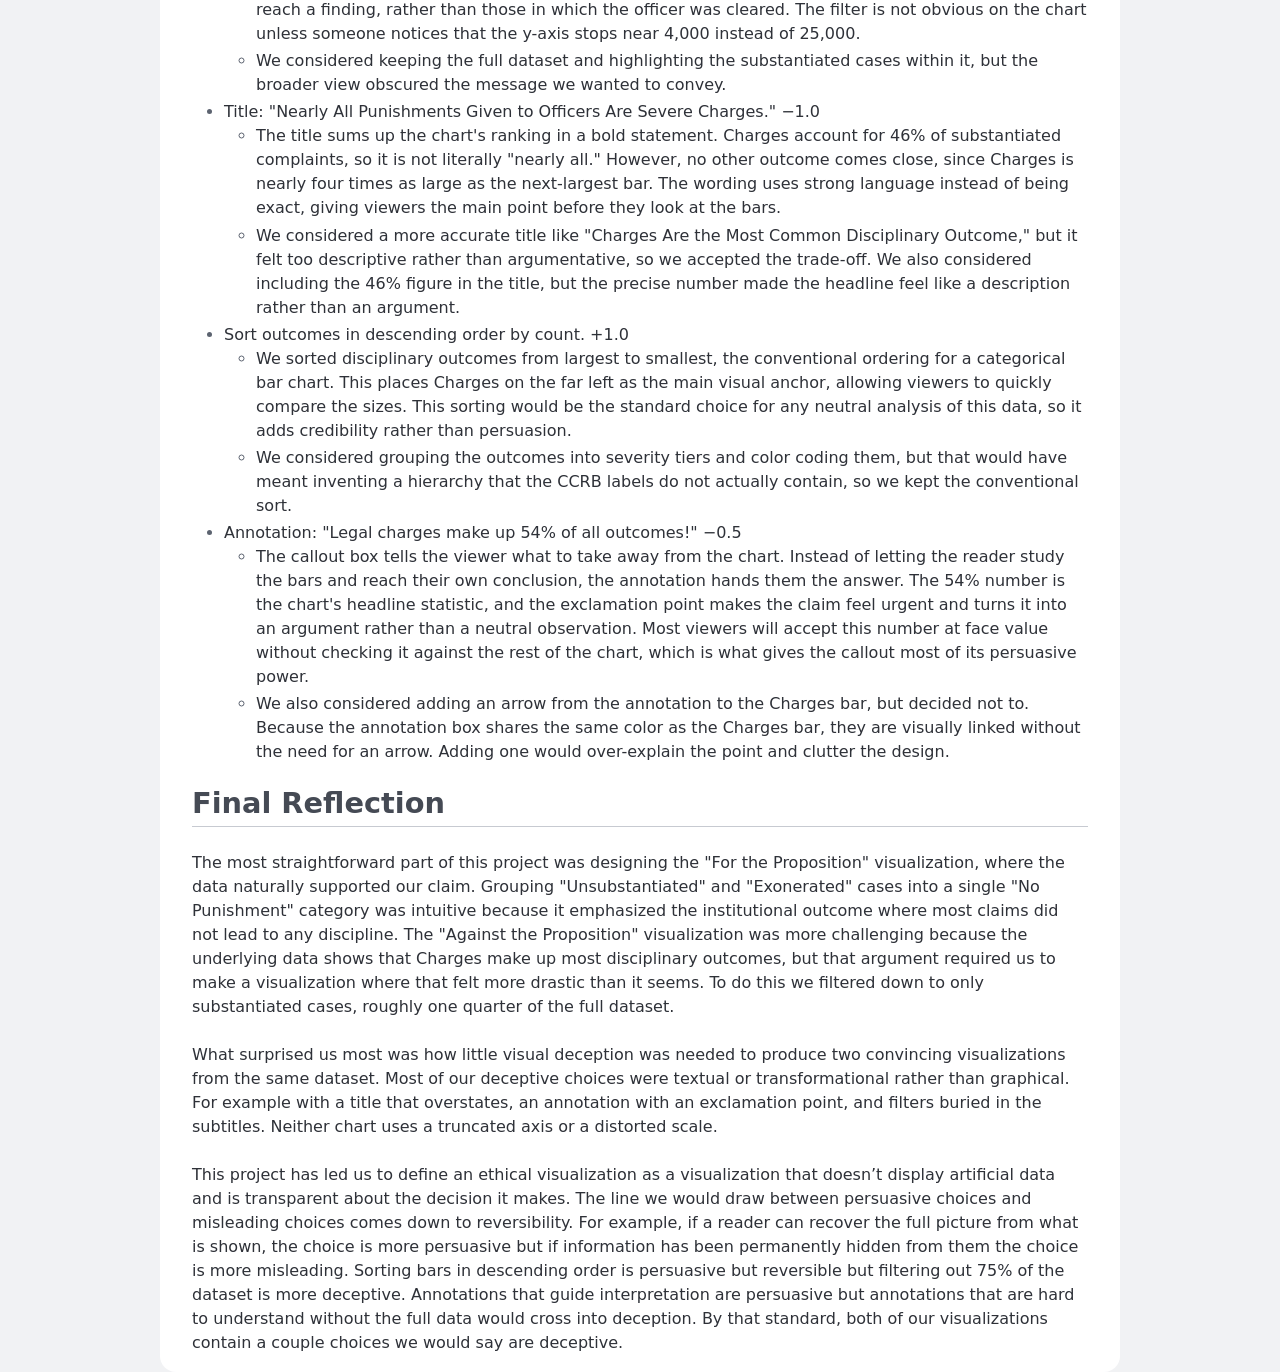
==== commit 7c42c9d2: "aaron-con side decision revised" ====
--- a/index.html
+++ b/index.html
@@ -163,6 +163,7 @@
             <p><strong>Ani Boppana</strong> — <em>aboppana@ucsd.edu</em></p>
             <p><strong>Qicheng Zou</strong> — <em>q2zou@ucsd.edu</em></p>
             <p><strong>Nate Nero</strong> — <em>nnero@ucsd.edu</em></p>
+            <p><strong>Aaron Marasco</strong> — <em>amarasco@ucsd.edu</em></p>
         </header>
 
         <main>
@@ -234,9 +235,53 @@
                 <p>Design Decisions and Rationale:</p>
 
                 <ul>
-                    <li>RATIONALE_1</li>
-                    <li>RATIONALE_2</li>
-                    <li>RATIONALE_3</li>
+                    <li>
+                        Filter the dataset to substantiated cases only. −1.5
+                        <ul>
+                            <li>
+                                We filtered the dataset to include only substantiated complaints, meaning cases where the CCRB confirmed misconduct. This changes the focus from "how does the system respond to every complaint?" to "how does the system respond when wrongdoing is confirmed?" This makes the disciplinary action easier to see. By leaving out about 25,000 unsubstantiated and exonerated cases, the chart becomes simpler, but it also omits three-quarters of the data. Many of these excluded cases are the ones readers might care about most, where the board could not gather enough evidence to reach a finding, rather than those in which the officer was cleared. The filter is not obvious on the chart unless someone notices that the y-axis stops near 4,000 instead of 25,000.
+                            </li>
+                            <li>
+                                We considered keeping the full dataset and highlighting the substantiated cases within it, but the broader view obscured the message we wanted to convey.
+                            </li>
+                        </ul>
+                    </li>
+
+                    <li>
+                        Title: "Nearly All Punishments Given to Officers Are Severe Charges." −1.0
+                        <ul>
+                            <li>
+                                The title sums up the chart's ranking in a bold statement. Charges account for 46% of substantiated complaints, so it is not literally "nearly all." However, no other outcome comes close, since Charges is nearly four times as large as the next-largest bar. The wording uses strong language instead of being exact, giving viewers the main point before they look at the bars.
+                            </li>
+                            <li>
+                                We considered a more accurate title like "Charges Are the Most Common Disciplinary Outcome," but it felt too descriptive rather than argumentative, so we accepted the trade-off. We also considered including the 46% figure in the title, but the precise number made the headline feel like a description rather than an argument.
+                            </li>
+                        </ul>
+                    </li>
+
+                    <li>
+                        Sort outcomes in descending order by count. +1.0
+                        <ul>
+                            <li>
+                                We sorted disciplinary outcomes from largest to smallest, the conventional ordering for a categorical bar chart. This places Charges on the far left as the main visual anchor, allowing viewers to quickly compare the sizes. This sorting would be the standard choice for any neutral analysis of this data, so it adds credibility rather than persuasion.
+                            </li>
+                            <li>
+                                We considered grouping the outcomes into severity tiers and color coding them, but that would have meant inventing a hierarchy that the CCRB labels do not actually contain, so we kept the conventional sort.
+                            </li>
+                        </ul>
+                    </li>
+
+                    <li>
+                        Annotation: "Legal charges make up 54% of all outcomes!" −0.5
+                        <ul>
+                            <li>
+                                The callout box tells the viewer what to take away from the chart. Instead of letting the reader study the bars and reach their own conclusion, the annotation hands them the answer. The 54% number is the chart's headline statistic, and the exclamation point makes the claim feel urgent and turns it into an argument rather than a neutral observation. Most viewers will accept this number at face value without checking it against the rest of the chart, which is what gives the callout most of its persuasive power.
+                            </li>
+                            <li>
+                                We also considered adding an arrow from the annotation to the Charges bar, but decided not to. Because the annotation box shares the same color as the Charges bar, they are visually linked without the need for an arrow. Adding one would over-explain the point and clutter the design.
+                            </li>
+                        </ul>
+                    </li>
                 </ul>
             </section>
 
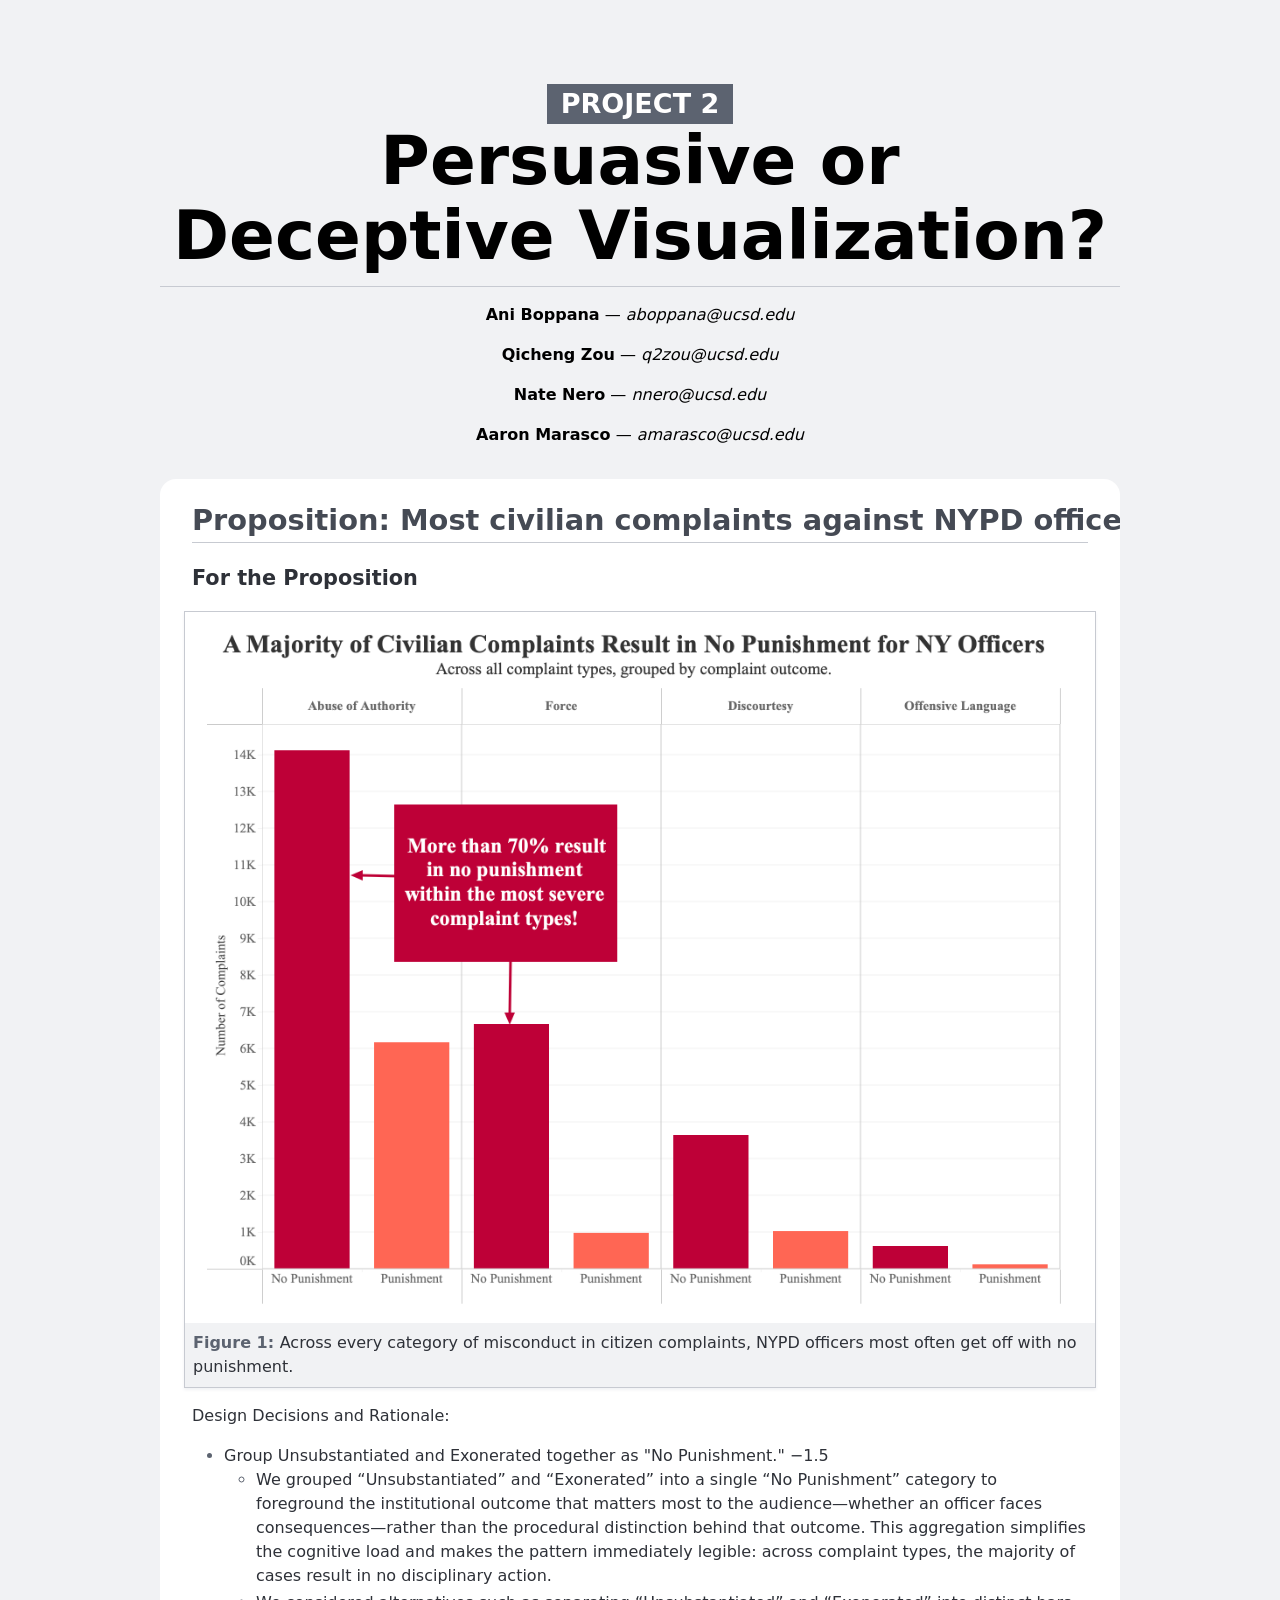
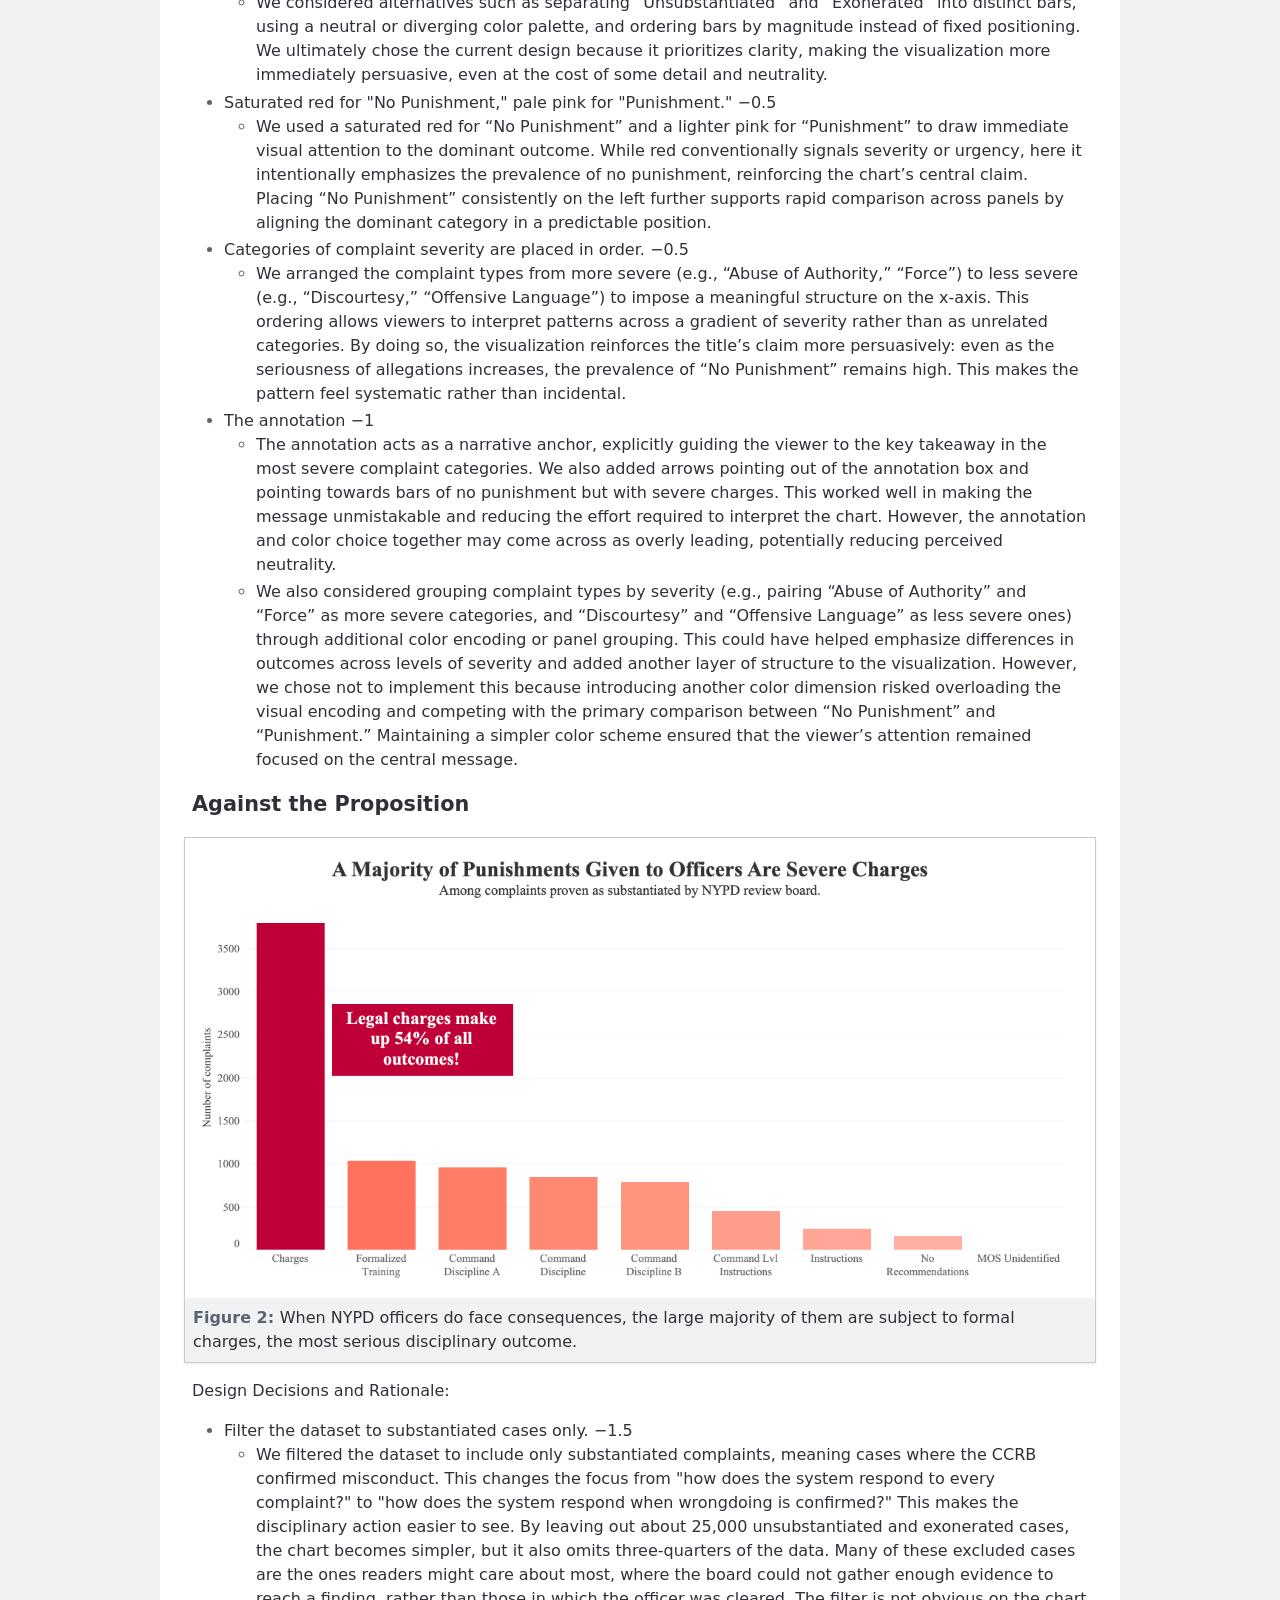
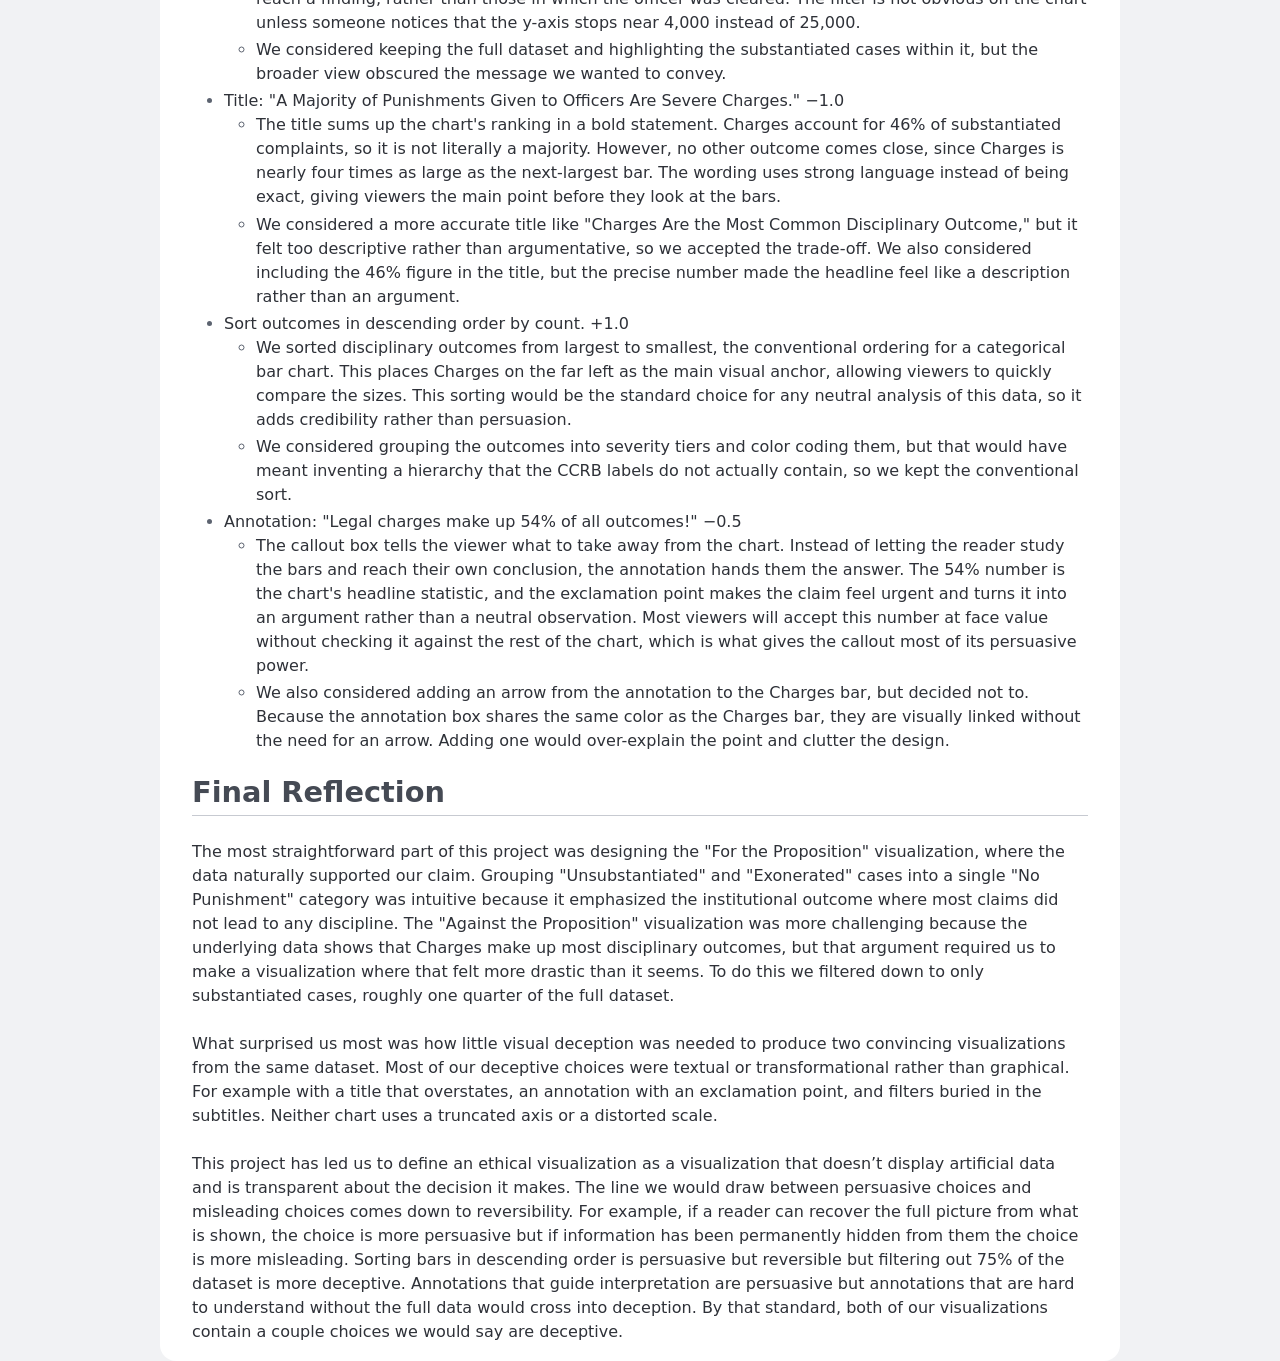
==== commit 27610138: "aaron-updated point 2 to match title language" ====
--- a/index.html
+++ b/index.html
@@ -248,10 +248,10 @@
                     </li>
 
                     <li>
-                        Title: "Nearly All Punishments Given to Officers Are Severe Charges." −1.0
-                        <ul>
-                            <li>
-                                The title sums up the chart's ranking in a bold statement. Charges account for 46% of substantiated complaints, so it is not literally "nearly all." However, no other outcome comes close, since Charges is nearly four times as large as the next-largest bar. The wording uses strong language instead of being exact, giving viewers the main point before they look at the bars.
+                        Title: "A Majority of Punishments Given to Officers Are Severe Charges." −1.0
+                        <ul>
+                            <li>
+                                The title sums up the chart's ranking in a bold statement. Charges account for 46% of substantiated complaints, so it is not literally a majority. However, no other outcome comes close, since Charges is nearly four times as large as the next-largest bar. The wording uses strong language instead of being exact, giving viewers the main point before they look at the bars.
                             </li>
                             <li>
                                 We considered a more accurate title like "Charges Are the Most Common Disciplinary Outcome," but it felt too descriptive rather than argumentative, so we accepted the trade-off. We also considered including the 46% figure in the title, but the precise number made the headline feel like a description rather than an argument.
